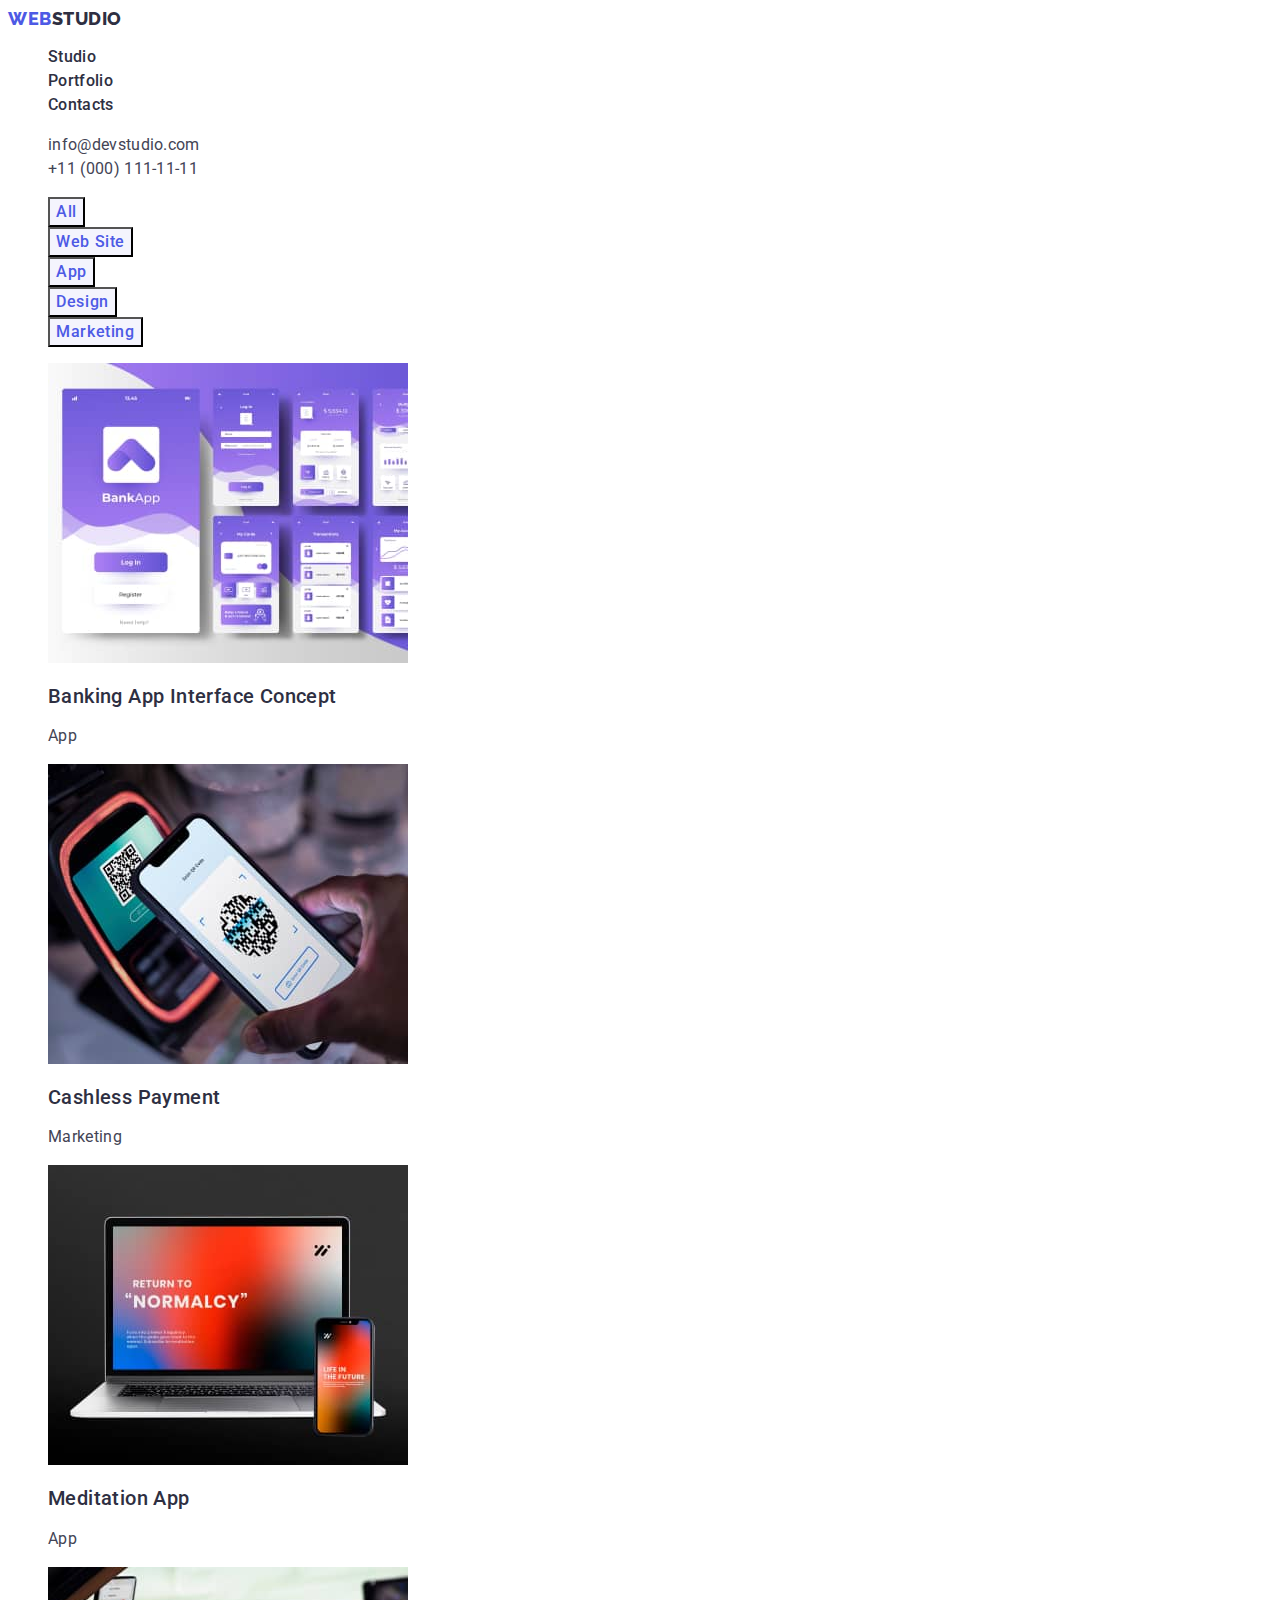
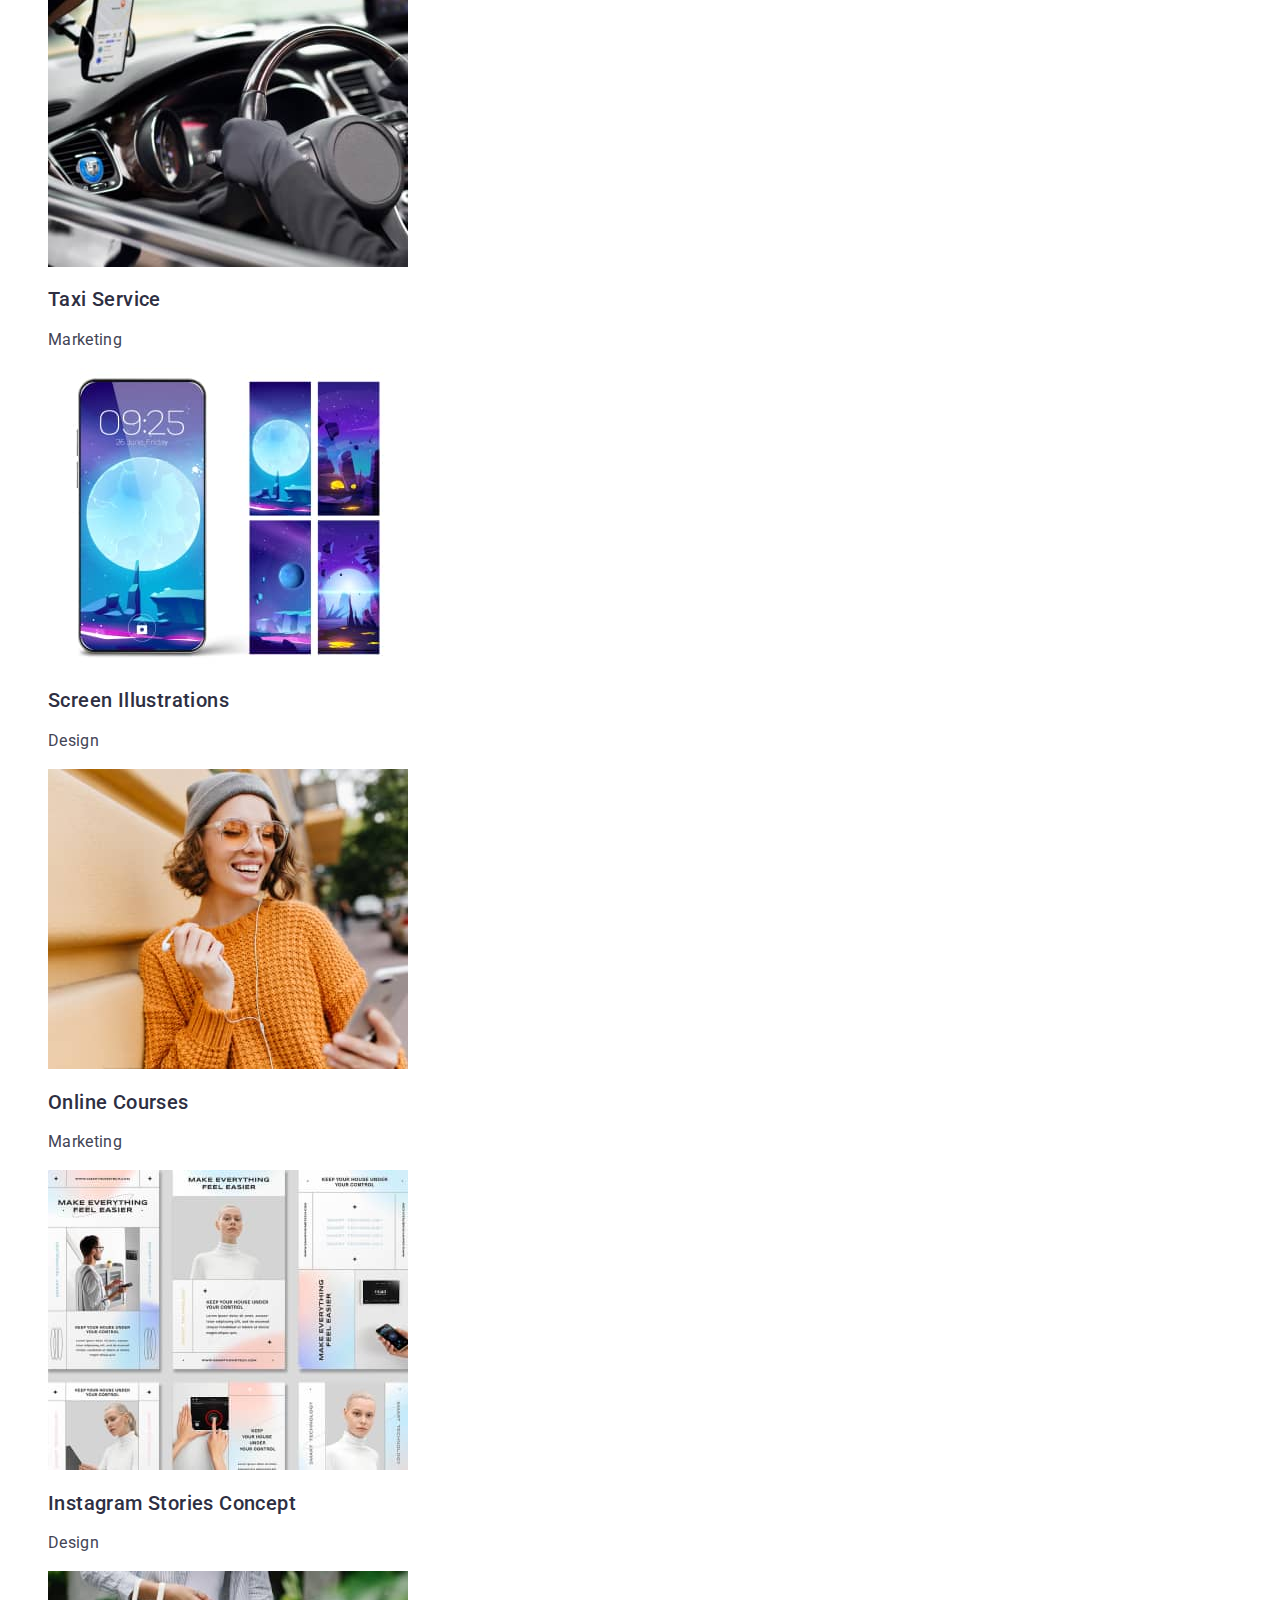
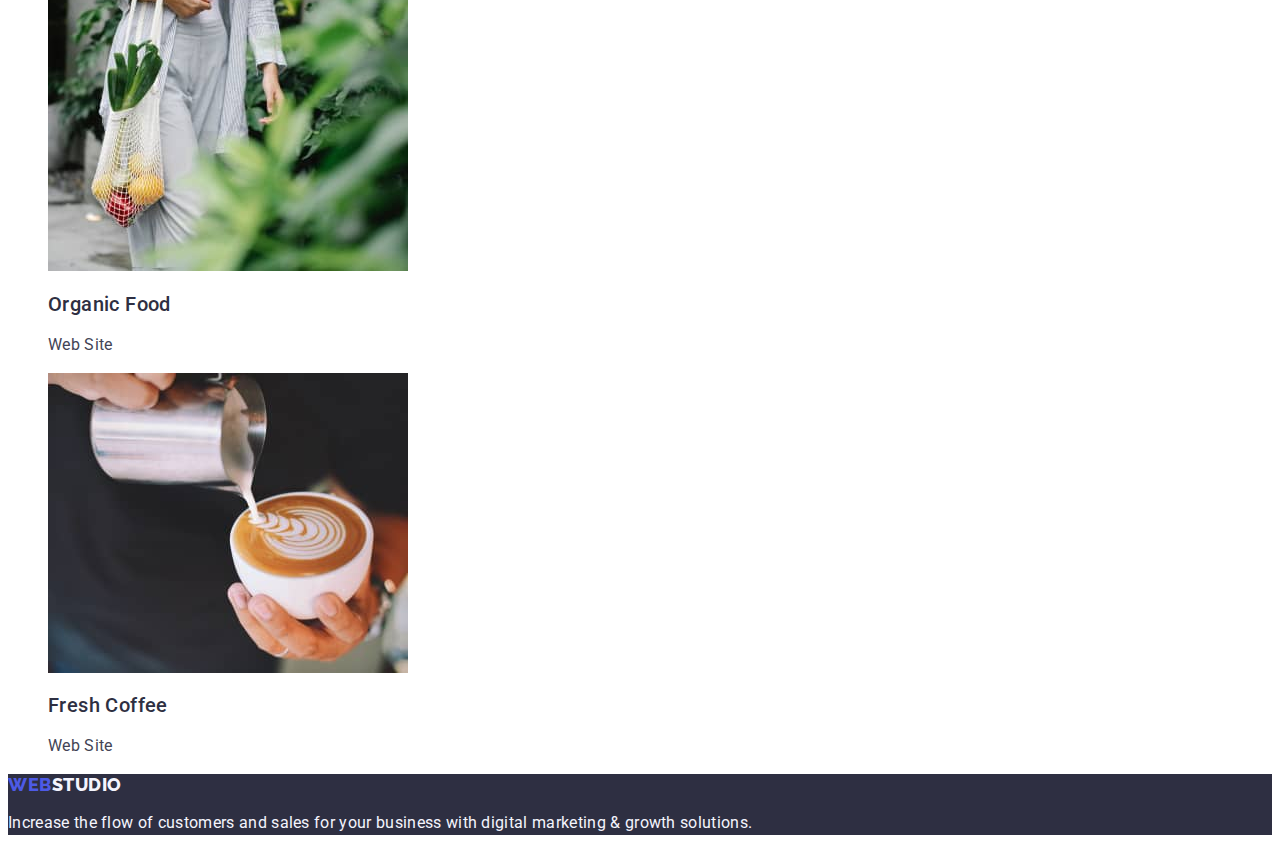
==== portfolio.html @ 08fda2e7 "Homework3" ====
<!DOCTYPE html>
<html lang="en">
  <head>
    <meta charset="UTF-8" />
    <meta name="viewport" content="width=device-width, initial-scale=1.0" />
    <link rel="stylesheet" href="./css/styles.css" />

    <link rel="preconnect" href="https://fonts.googleapis.com" />
    <link rel="preconnect" href="https://fonts.gstatic.com" crossorigin />
    <link
      href="https://fonts.googleapis.com/css2?family=Raleway:wght@800&family=Roboto:wght@400;500;700&display=swap"
      rel="stylesheet"
    />
    <title>WebStudio</title>
  </head>
  <body>
    <header>
      <nav>
        <a class="logo-header link" href="./index.html">
          Web<span class="span-logo">Studio</span></a
        >
        <ul class="list">
          <li><a class="pages link" href="./index.html">Studio</a></li>
          <li><a class="pages link" href="./portfolio.html">Portfolio</a></li>
          <li><a class="pages link" href="">Contacts</a></li>
        </ul>
      </nav>
      <address class="address">
        <ul class="list">
          <li>
            <a class="communicate link" href="mailto:info@devstudio.com"
              >info@devstudio.com</a
            >
          </li>
          <li>
            <a class="communicate link" href="tel:+110001111111"
              >+11 (000) 111-11-11</a
            >
          </li>
        </ul>
      </address>
    </header>
    <main>
      <section>
        <h1 hidden>Portfolio Page</h1>
        <ul class="list">
          <li><button type="button" class="portfolio-butt">All</button></li>
          <li>
            <button type="button" class="portfolio-butt">Web Site</button>
          </li>
          <li><button type="button" class="portfolio-butt">App</button></li>
          <li><button type="button" class="portfolio-butt">Design</button></li>
          <li>
            <button type="button" class="portfolio-butt">Marketing</button>
          </li>
        </ul>
        <ul class="list">
          <li>
            <a href="" class="link">
              <img
                src="./images/bankapp.jpg"
                alt="Banking App Interface Concept"
                width="360"
              />
              <h2 class="portfolio-title">Banking App Interface Concept</h2>
              <p class="portfolio-paragraph">App</p></a
            >
          </li>

          <li>
            <a href="" class="link">
              <img
                src="./images/cashlesspayment.jpg"
                alt="Cashless Payment"
                width="360"
              />
              <h2 class="portfolio-title">Cashless Payment</h2>
              <p class="portfolio-paragraph">Marketing</p></a
            >
          </li>

          <li>
            <a href="" class="link">
              <img
                src="./images/meditationapp.jpg"
                alt="Meditation App"
                width="360"
              />
              <h2 class="portfolio-title">Meditation App</h2>
              <p class="portfolio-paragraph">App</p></a
            >
          </li>

          <li>
            <a href="" class="link">
              <img
                src="./images/taxidriver.jpg"
                alt="Taxi Service"
                width="360"
              />
              <h2 class="portfolio-title">Taxi Service</h2>
              <p class="portfolio-paragraph">Marketing</p></a
            >
          </li>

          <li>
            <a href="" class="link">
              <img
                src="./images/screenillustration.jpg"
                alt="Screen Illustrations"
                width="360"
              />
              <h2 class="portfolio-title">Screen Illustrations</h2>
              <p class="portfolio-paragraph">Design</p></a
            >
          </li>

          <li>
            <a href="" class="link">
              <img
                src="./images/onlinecourses.jpg"
                alt="Online Courses"
                width="360"
              />
              <h2 class="portfolio-title">Online Courses</h2>
              <p class="portfolio-paragraph">Marketing</p></a
            >
          </li>

          <li>
            <a href="" class="link">
              <img
                src="./images/inststories.jpg"
                alt="Instagram Stories Concept"
                width="360"
              />
              <h2 class="portfolio-title">Instagram Stories Concept</h2>
              <p class="portfolio-paragraph">Design</p></a
            >
          </li>

          <li>
            <a href="" class="link">
              <img
                src="./images/organicfood.jpg"
                alt="Organic Food"
                width="360"
              />
              <h2 class="portfolio-title">Organic Food</h2>
              <p class="portfolio-paragraph">Web Site</p></a
            >
          </li>

          <li>
            <a href="" class="link">
              <img
                src="./images/freshcoffee.jpg"
                alt="Fresh Coffee"
                width="360"
              />
              <h2 class="portfolio-title">Fresh Coffee</h2>
              <p class="portfolio-paragraph">Web Site</p></a
            >
          </li>
        </ul>
      </section>
    </main>
    <footer class="foot-background">
      <a class="foot-logo link" href="./index.html"
        >Web<span class="foot-logo-studio">Studio</span></a
      >
      <p class="foot-paragraph">
        Increase the flow of customers and sales for your business with digital
        marketing & growth solutions.
      </p>
    </footer>
  </body>
</html>
---- css/styles.css ----
:root {
  --primary-white-color: #ffffff;
  --primary-blue-color: #4d5ae5;
  --primary-navyblue-color: #2e2f42;
  --primary-slate-color: #434455;
  --primary-cloud-color: #f4f4fd;
  --primary-ocean-color: #404bbf;
}

body {
  font-family: "Roboto", sans-serif;
  color: var(--primary-slate-color);
  background-color: var(--primary-white-color);
}

.logo-header {
  font-family: "Raleway", sans-serif;
  color: var(--primary-blue-color);
  font-weight: 800;
  font-size: 18px;
  line-height: 1.17;
  letter-spacing: 0.03em;
  text-transform: uppercase;
}
.span-logo {
  color: var(--primary-navyblue-color);
}

.address {
  font-style: normal;
}
.img {
}
.list {
  list-style: none;
}
.pages {
  font-weight: 500;
  font-size: 16px;
  line-height: 1.5;
  letter-spacing: 0.02em;
  color: var(--primary-navyblue-color);
}
.pages:hover,
.pages:focus {
  color: var(--primary-ocean-color);
}
.address .list {
  font-style: normal;
}

.communicate {
  font-size: 16px;
  line-height: 1.5;
  letter-spacing: 0.02em;
  color: var(--primary-slate-color);
}
.communicate:hover,
.communicate:focus {
  color: var(--primary-ocean-color);
}
.link {
  text-decoration: none;
}
.main-title {
  background-color: var(--primary-navyblue-color);
}
.title {
  font-size: 56px;
  line-height: 1.07;
  text-align: center;
  letter-spacing: 0.02em;
  color: var(--primary-white-color);
}
.button {
  background-color: var(--primary-blue-color);
  font-family: "Roboto", sans-serif;
  font-weight: 500;
  font-size: 16px;
  line-height: 1.5;
  letter-spacing: 0.04em;
  color: var(--primary-white-color);
  cursor: pointer;
}
.button:hover,
.button:focus {
  background-color: var(--primary-ocean-color);
}
.title-features {
  font-weight: 500;
  font-size: 20px;
  line-height: 1.2;
  letter-spacing: 0.02em;
  color: var(--primary-navyblue-color);
}
.paragraph {
  line-height: 1.5;
  letter-spacing: 0.02em;
  color: var(--primary-slate-color);
}
.title-about {
  font-size: 36px;
  line-height: 1.11;
  text-align: center;
  letter-spacing: 0.02em;
  text-transform: capitalize;
  color: var(--primary-navyblue-color);
}
.team-section {
  background-color: var(--primary-cloud-color);
}

.name-list {
  font-weight: 500;
  font-size: 20px;
  line-height: 1.2;
  letter-spacing: 0.02em;
  color: var(--primary-navyblue-color);
}
.our-team-background {
  background-color: var(--primary-white-color);
}
.team-activity {
  line-height: 1.5;
  letter-spacing: 0.02em;
  color: var(--primary-slate-color);
}
.foot-background {
  background-color: var(--primary-navyblue-color);
}
.foot-logo {
  font-family: "Raleway", sans-serif;
  color: var(--primary-blue-color);
  font-weight: 800;
  font-size: 18px;
  line-height: 1.17;
  letter-spacing: 0.03em;
  text-transform: uppercase;
}
.foot-logo-studio {
  color: var(--primary-cloud-color);
}
.foot-paragraph {
  line-height: 1.5;
  letter-spacing: 0.02em;
  color: var(--primary-cloud-color);
}
.portfolio-butt {
  font-family: "Roboto", sans-serif;
  font-weight: 500;
  font-size: 16px;
  line-height: 1.5;
  letter-spacing: 0.04em;
  color: var(--primary-blue-color);
  cursor: pointer;
  background-color: var(--primary-cloud-color);
}
.portfolio-butt:hover,
.portfolio-butt:focus {
  color: var(--primary-white-color);
  background-color: var(--primary-ocean-color);
}
.portfolio-title {
  font-weight: 500;
  font-size: 20px;
  line-height: 1.2;
  letter-spacing: 0.02em;
  color: var(--primary-navyblue-color);
}
.portfolio-paragraph {
  line-height: 1.5;
  letter-spacing: 0.02em;
  color: var(--primary-slate-color);
}
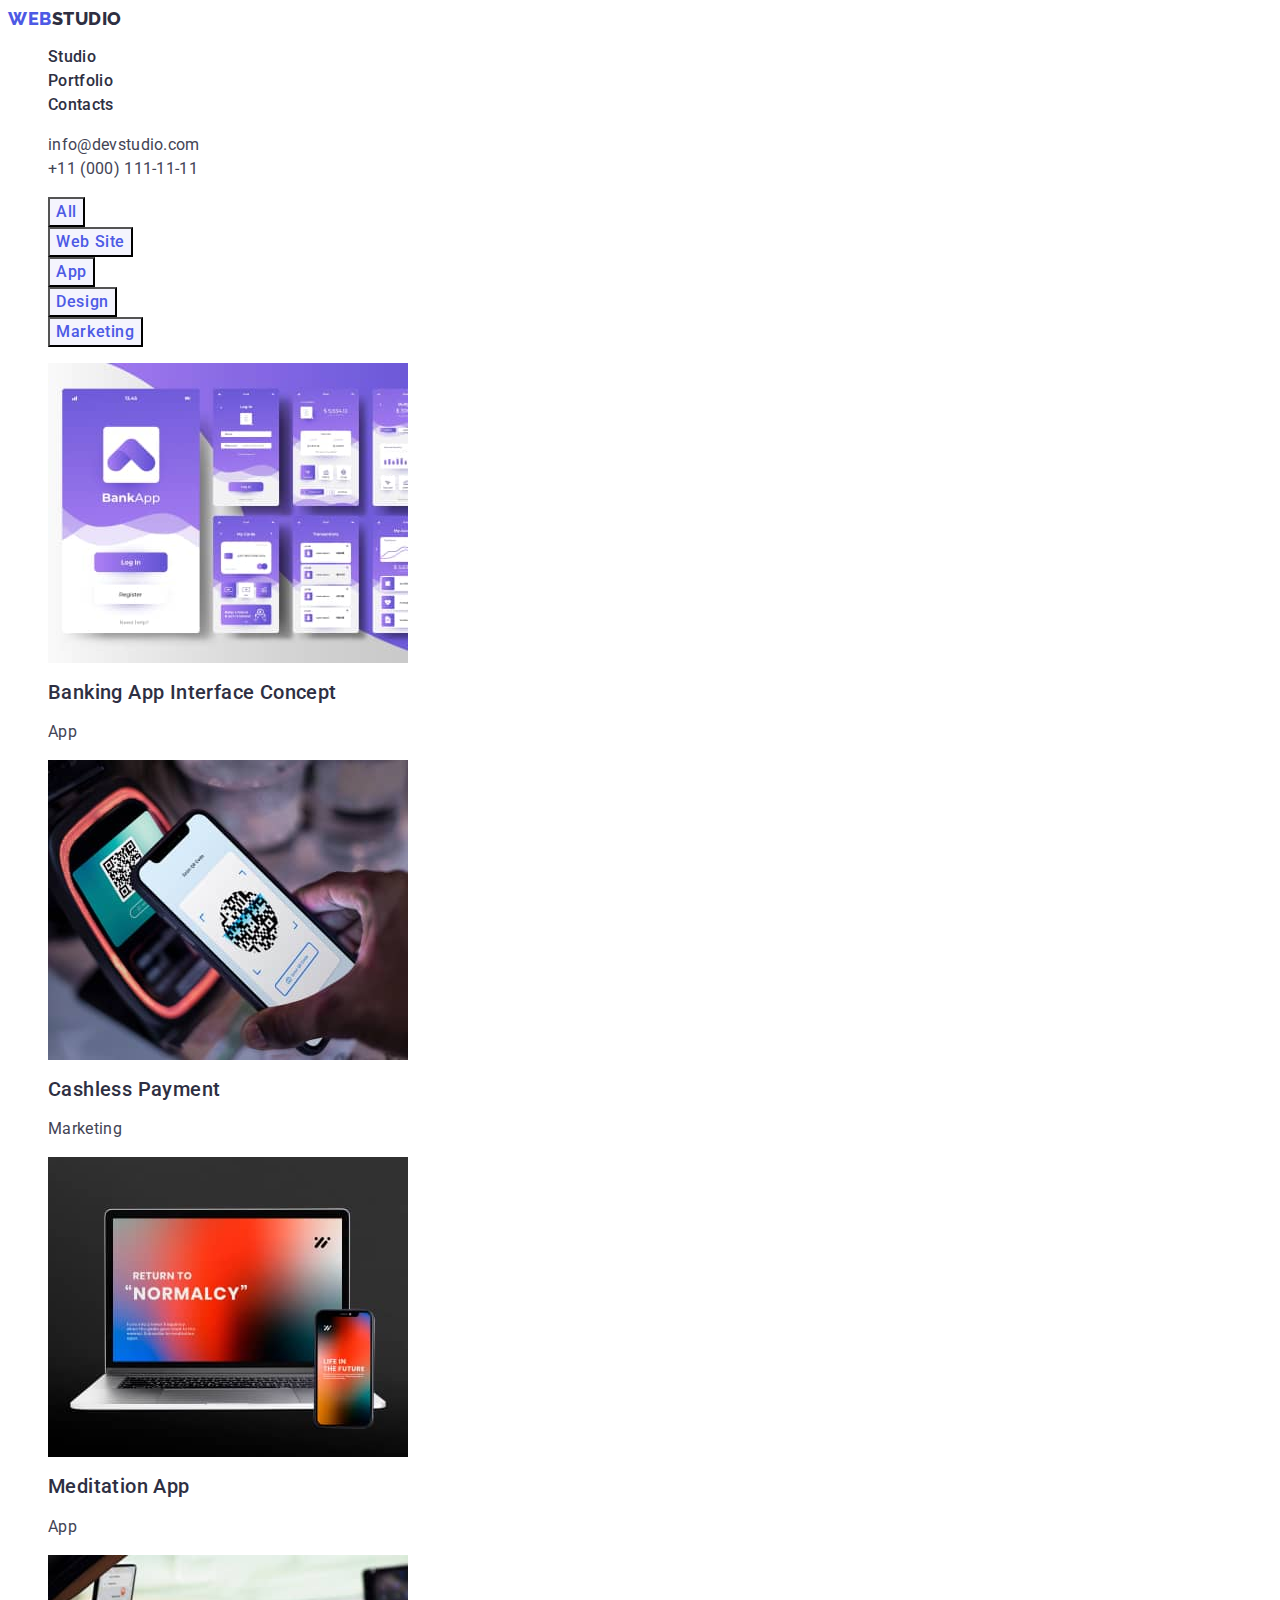
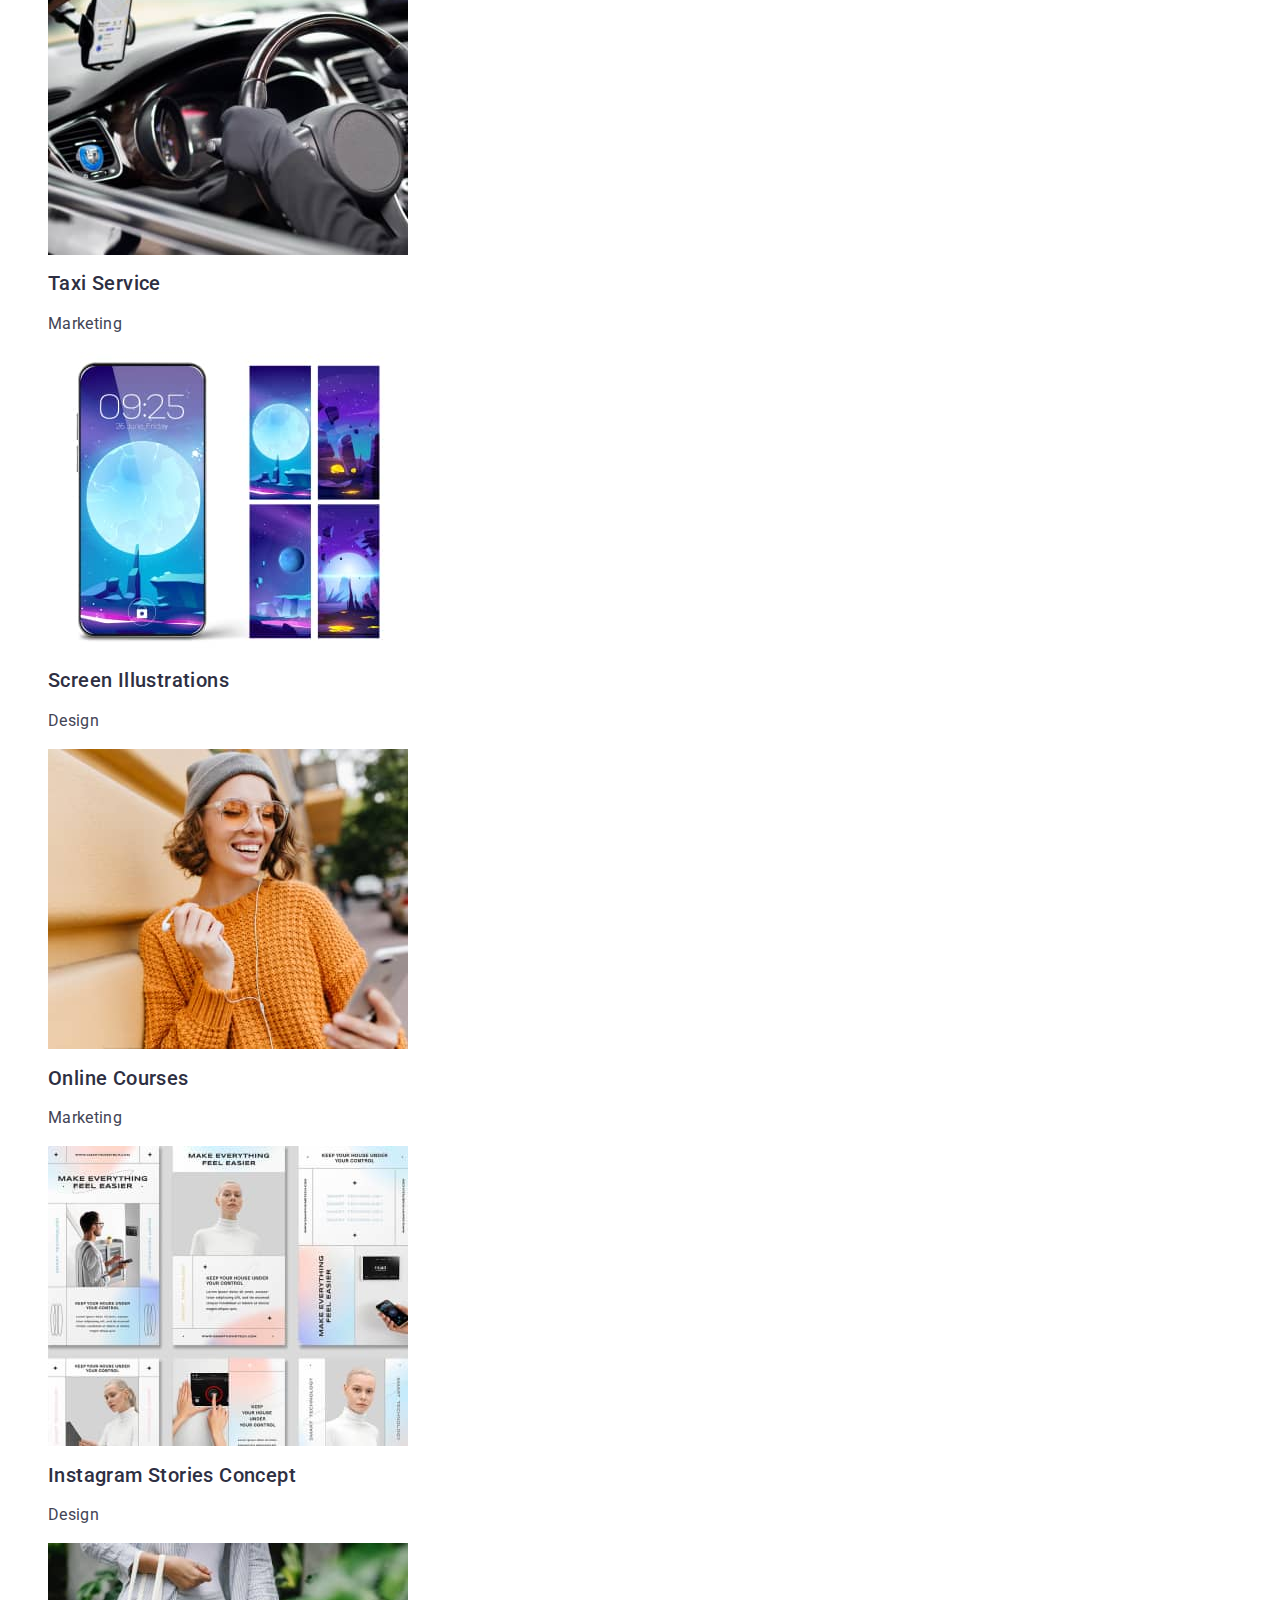
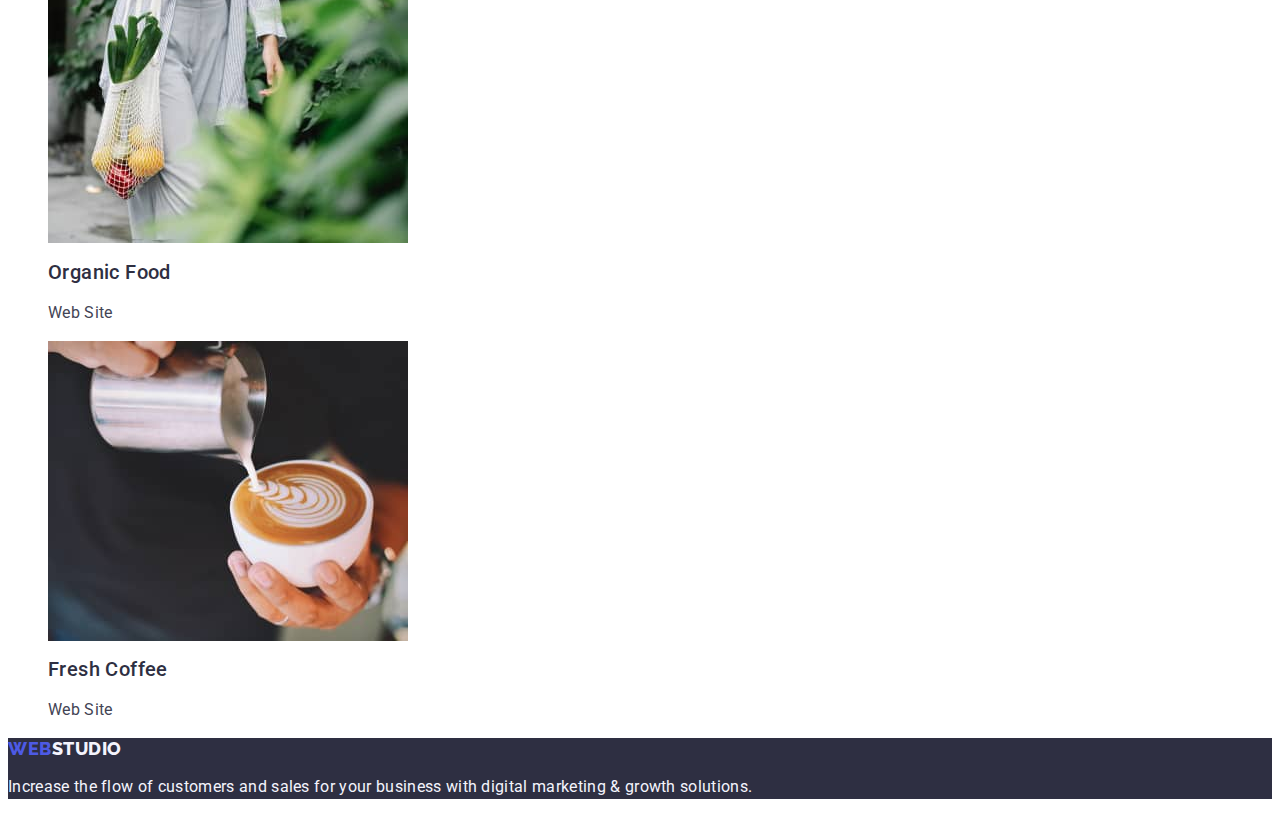
==== commit 8c0e17e3: "Homework 3" ====
--- a/portfolio.html
+++ b/portfolio.html
@@ -4,7 +4,7 @@
     <meta charset="UTF-8" />
     <meta name="viewport" content="width=device-width, initial-scale=1.0" />
     <link rel="stylesheet" href="./css/styles.css" />
-
+    <link rel="stylesheet" href="modern-normalize.min.css" />
     <link rel="preconnect" href="https://fonts.googleapis.com" />
     <link rel="preconnect" href="https://fonts.gstatic.com" crossorigin />
     <link
--- a/css/styles.css
+++ b/css/styles.css
@@ -172,3 +172,6 @@
   letter-spacing: 0.02em;
   color: var(--primary-slate-color);
 }
+img {
+  display: block;
+}
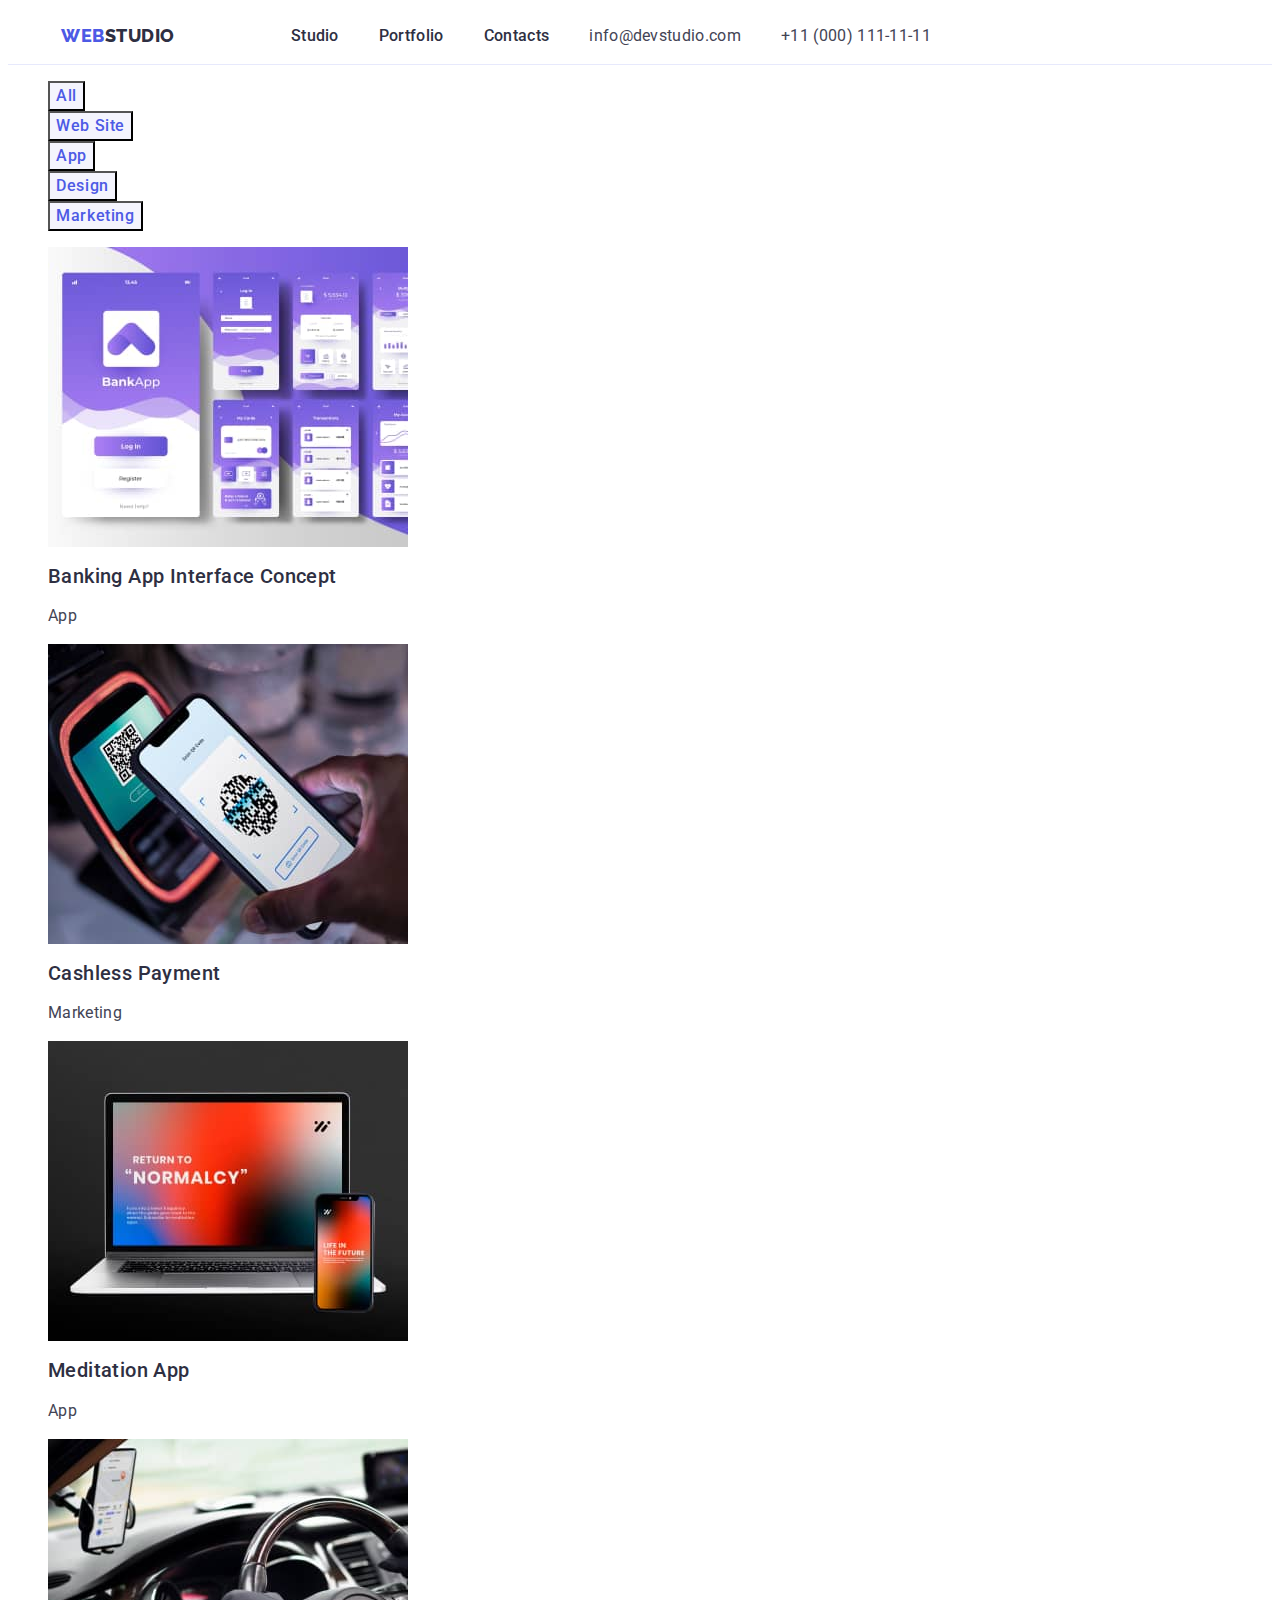
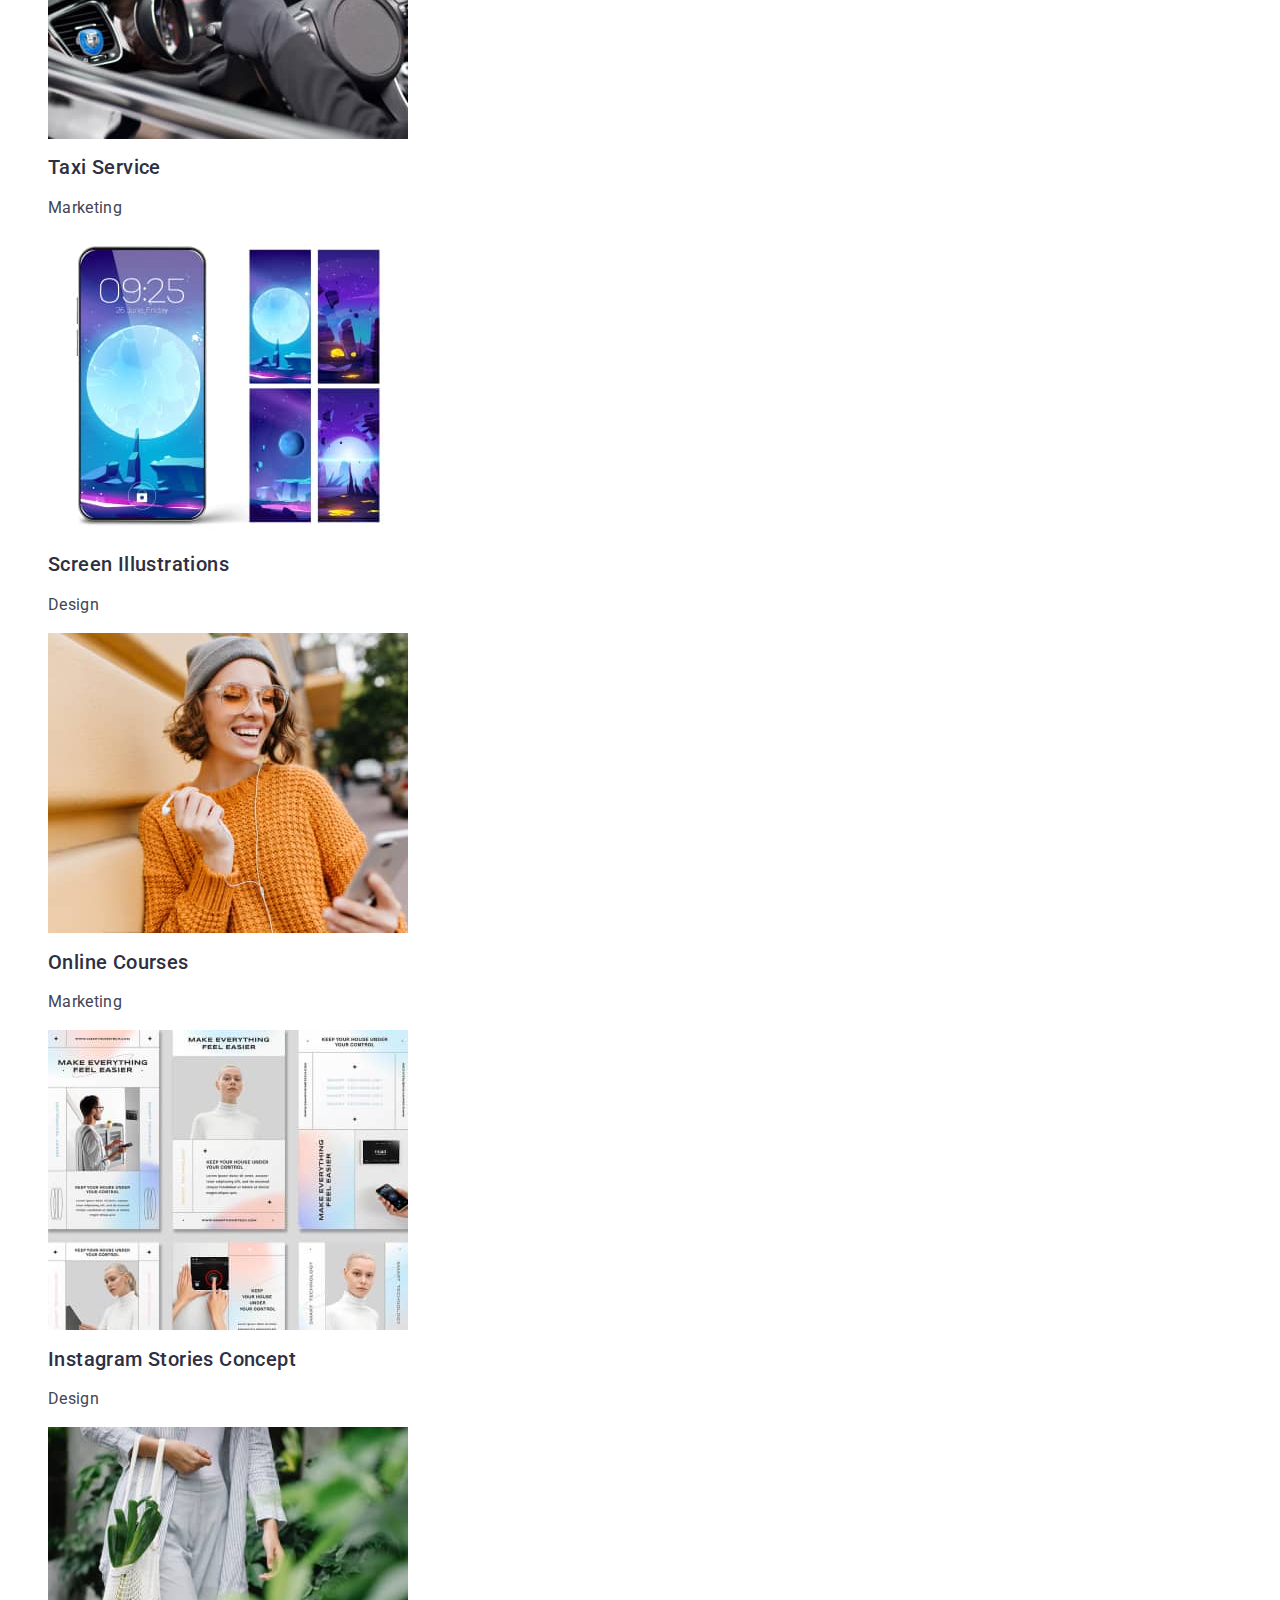
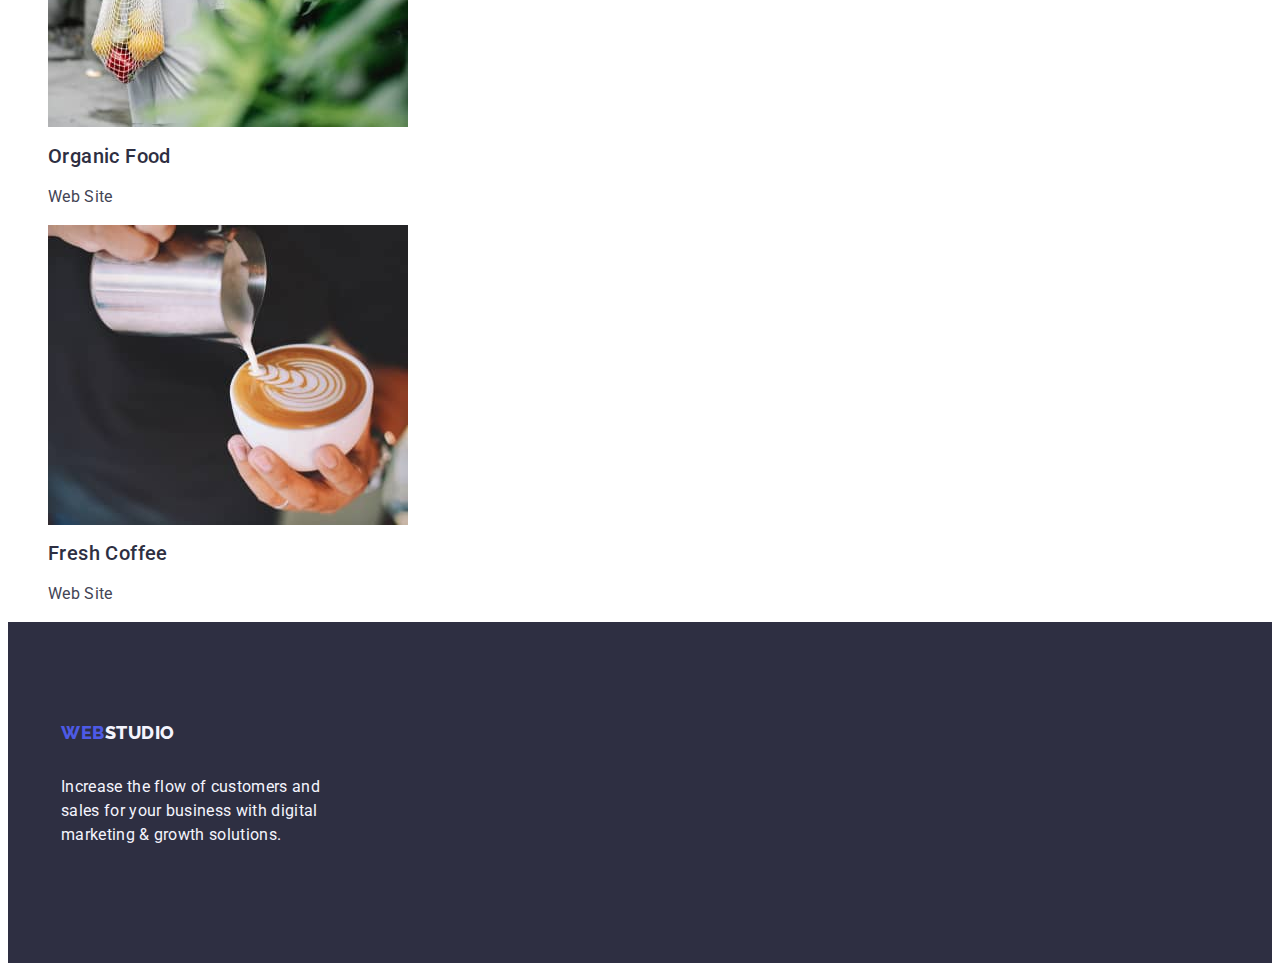
==== commit b143645a: "Homework 3" ====
--- a/portfolio.html
+++ b/portfolio.html
@@ -14,31 +14,33 @@
     <title>WebStudio</title>
   </head>
   <body>
-    <header>
-      <nav>
-        <a class="logo-header link" href="./index.html">
-          Web<span class="span-logo">Studio</span></a
-        >
-        <ul class="list">
-          <li><a class="pages link" href="./index.html">Studio</a></li>
-          <li><a class="pages link" href="./portfolio.html">Portfolio</a></li>
-          <li><a class="pages link" href="">Contacts</a></li>
-        </ul>
-      </nav>
-      <address class="address">
-        <ul class="list">
-          <li>
-            <a class="communicate link" href="mailto:info@devstudio.com"
-              >info@devstudio.com</a
-            >
-          </li>
-          <li>
-            <a class="communicate link" href="tel:+110001111111"
-              >+11 (000) 111-11-11</a
-            >
-          </li>
-        </ul>
-      </address>
+    <header class="top-head">
+      <div class="header-container container">
+        <nav class="header-navigation">
+          <a class="logo-header link" href="./index.html">
+            Web<span class="span-logo">Studio</span></a
+          >
+          <ul class="header-menu list">
+            <li><a class="pages link" href="./index.html">Studio</a></li>
+            <li><a class="pages link" href="./portfolio.html">Portfolio</a></li>
+            <li><a class="pages link" href="">Contacts</a></li>
+          </ul>
+        </nav>
+        <address class="address">
+          <ul class="header-list list">
+            <li>
+              <a class="communicate link" href="mailto:info@devstudio.com"
+                >info@devstudio.com</a
+              >
+            </li>
+            <li>
+              <a class="communicate link" href="tel:+110001111111"
+                >+11 (000) 111-11-11</a
+              >
+            </li>
+          </ul>
+        </address>
+      </div>
     </header>
     <main>
       <section>
@@ -166,13 +168,15 @@
       </section>
     </main>
     <footer class="foot-background">
-      <a class="foot-logo link" href="./index.html"
-        >Web<span class="foot-logo-studio">Studio</span></a
-      >
-      <p class="foot-paragraph">
-        Increase the flow of customers and sales for your business with digital
-        marketing & growth solutions.
-      </p>
+      <div class="container">
+        <a class="foot-logo link" href="./index.html"
+          >Web<span class="foot-logo-studio">Studio</span></a
+        >
+        <p class="foot-paragraph">
+          Increase the flow of customers and sales for your business with
+          digital marketing & growth solutions.
+        </p>
+      </div>
     </footer>
   </body>
 </html>
--- a/css/styles.css
+++ b/css/styles.css
@@ -12,7 +12,25 @@
   color: var(--primary-slate-color);
   background-color: var(--primary-white-color);
 }
-
+.top-head {
+  border-bottom: 1px solid #e7e9fc;
+}
+.header-container {
+  display: flex;
+}
+.container {
+  width: 1158px;
+  margin: 0 auto;
+  padding: 0 15px 0 15px;
+}
+.header-navigation {
+  display: flex;
+  align-items: center;
+}
+.header-menu {
+  display: flex;
+  gap: 40px;
+}
 .logo-header {
   font-family: "Raleway", sans-serif;
   color: var(--primary-blue-color);
@@ -21,15 +39,20 @@
   line-height: 1.17;
   letter-spacing: 0.03em;
   text-transform: uppercase;
+  margin-right: 76px;
 }
 .span-logo {
   color: var(--primary-navyblue-color);
 }
-
+.header-list {
+  display: flex;
+  gap: 40px;
+}
 .address {
   font-style: normal;
 }
-.img {
+img {
+  display: block;
 }
 .list {
   list-style: none;
@@ -40,6 +63,8 @@
   line-height: 1.5;
   letter-spacing: 0.02em;
   color: var(--primary-navyblue-color);
+  padding-top: 24px;
+  padding-bottom: 24px;
 }
 .pages:hover,
 .pages:focus {
@@ -64,6 +89,10 @@
 }
 .main-title {
   background-color: var(--primary-navyblue-color);
+  padding: 188px 0;
+}
+.solutions-logo {
+  max-width: 496px;
 }
 .title {
   font-size: 56px;
@@ -81,6 +110,11 @@
   letter-spacing: 0.04em;
   color: var(--primary-white-color);
   cursor: pointer;
+  display: block;
+  min-width: 169px;
+  height: 56px;
+  border: none;
+  border-radius: 4px;
 }
 .button:hover,
 .button:focus {
@@ -92,6 +126,7 @@
   line-height: 1.2;
   letter-spacing: 0.02em;
   color: var(--primary-navyblue-color);
+  margin-bottom: 8px;
 }
 .paragraph {
   line-height: 1.5;
@@ -105,9 +140,11 @@
   letter-spacing: 0.02em;
   text-transform: capitalize;
   color: var(--primary-navyblue-color);
+  margin-bottom: 72px;
 }
 .team-section {
   background-color: var(--primary-cloud-color);
+  padding: 120px;
 }
 
 .name-list {
@@ -116,6 +153,8 @@
   line-height: 1.2;
   letter-spacing: 0.02em;
   color: var(--primary-navyblue-color);
+  text-align: center;
+  margin-bottom: 8px;
 }
 .our-team-background {
   background-color: var(--primary-white-color);
@@ -124,9 +163,11 @@
   line-height: 1.5;
   letter-spacing: 0.02em;
   color: var(--primary-slate-color);
+  text-align: center;
 }
 .foot-background {
   background-color: var(--primary-navyblue-color);
+  padding: 100px 0;
 }
 .foot-logo {
   font-family: "Raleway", sans-serif;
@@ -136,6 +177,8 @@
   line-height: 1.17;
   letter-spacing: 0.03em;
   text-transform: uppercase;
+  display: inline-block;
+  margin-bottom: 16px;
 }
 .foot-logo-studio {
   color: var(--primary-cloud-color);
@@ -144,6 +187,7 @@
   line-height: 1.5;
   letter-spacing: 0.02em;
   color: var(--primary-cloud-color);
+  max-width: 264px;
 }
 .portfolio-butt {
   font-family: "Roboto", sans-serif;
@@ -172,6 +216,26 @@
   letter-spacing: 0.02em;
   color: var(--primary-slate-color);
 }
-img {
-  display: block;
-}
+.main-about {
+  padding: 120px 0;
+}
+.list-about {
+  display: flex;
+  gap: 24px;
+}
+.li-about {
+  width: calc((100%-72px) / 4);
+}
+.main-doing {
+  padding-bottom: 120px;
+}
+.li-photo {
+  width: calc((100%-48px) / 3);
+}
+.li-people {
+  width: calc((100%-72px) / 4);
+  border-radius: 0px 0px 4px 4px;
+}
+.personal-name {
+  padding: 32px 16px;
+}
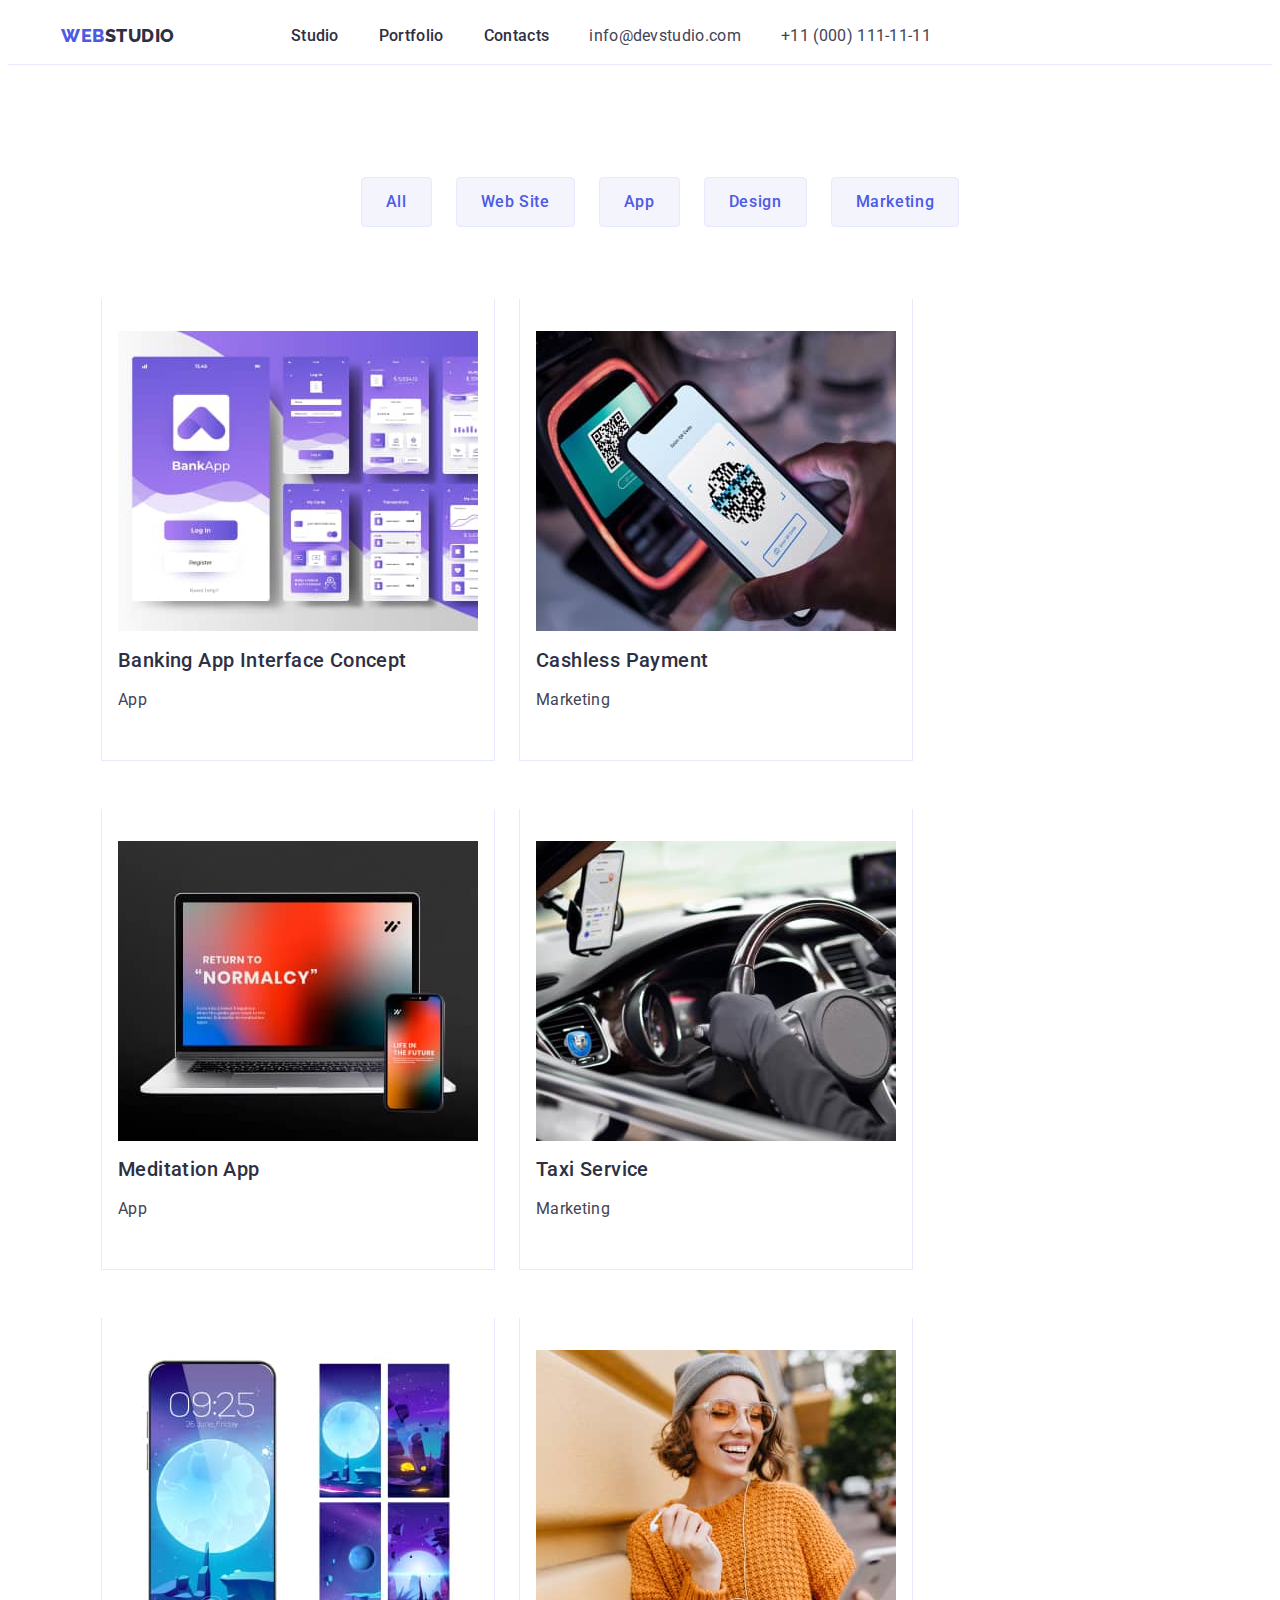
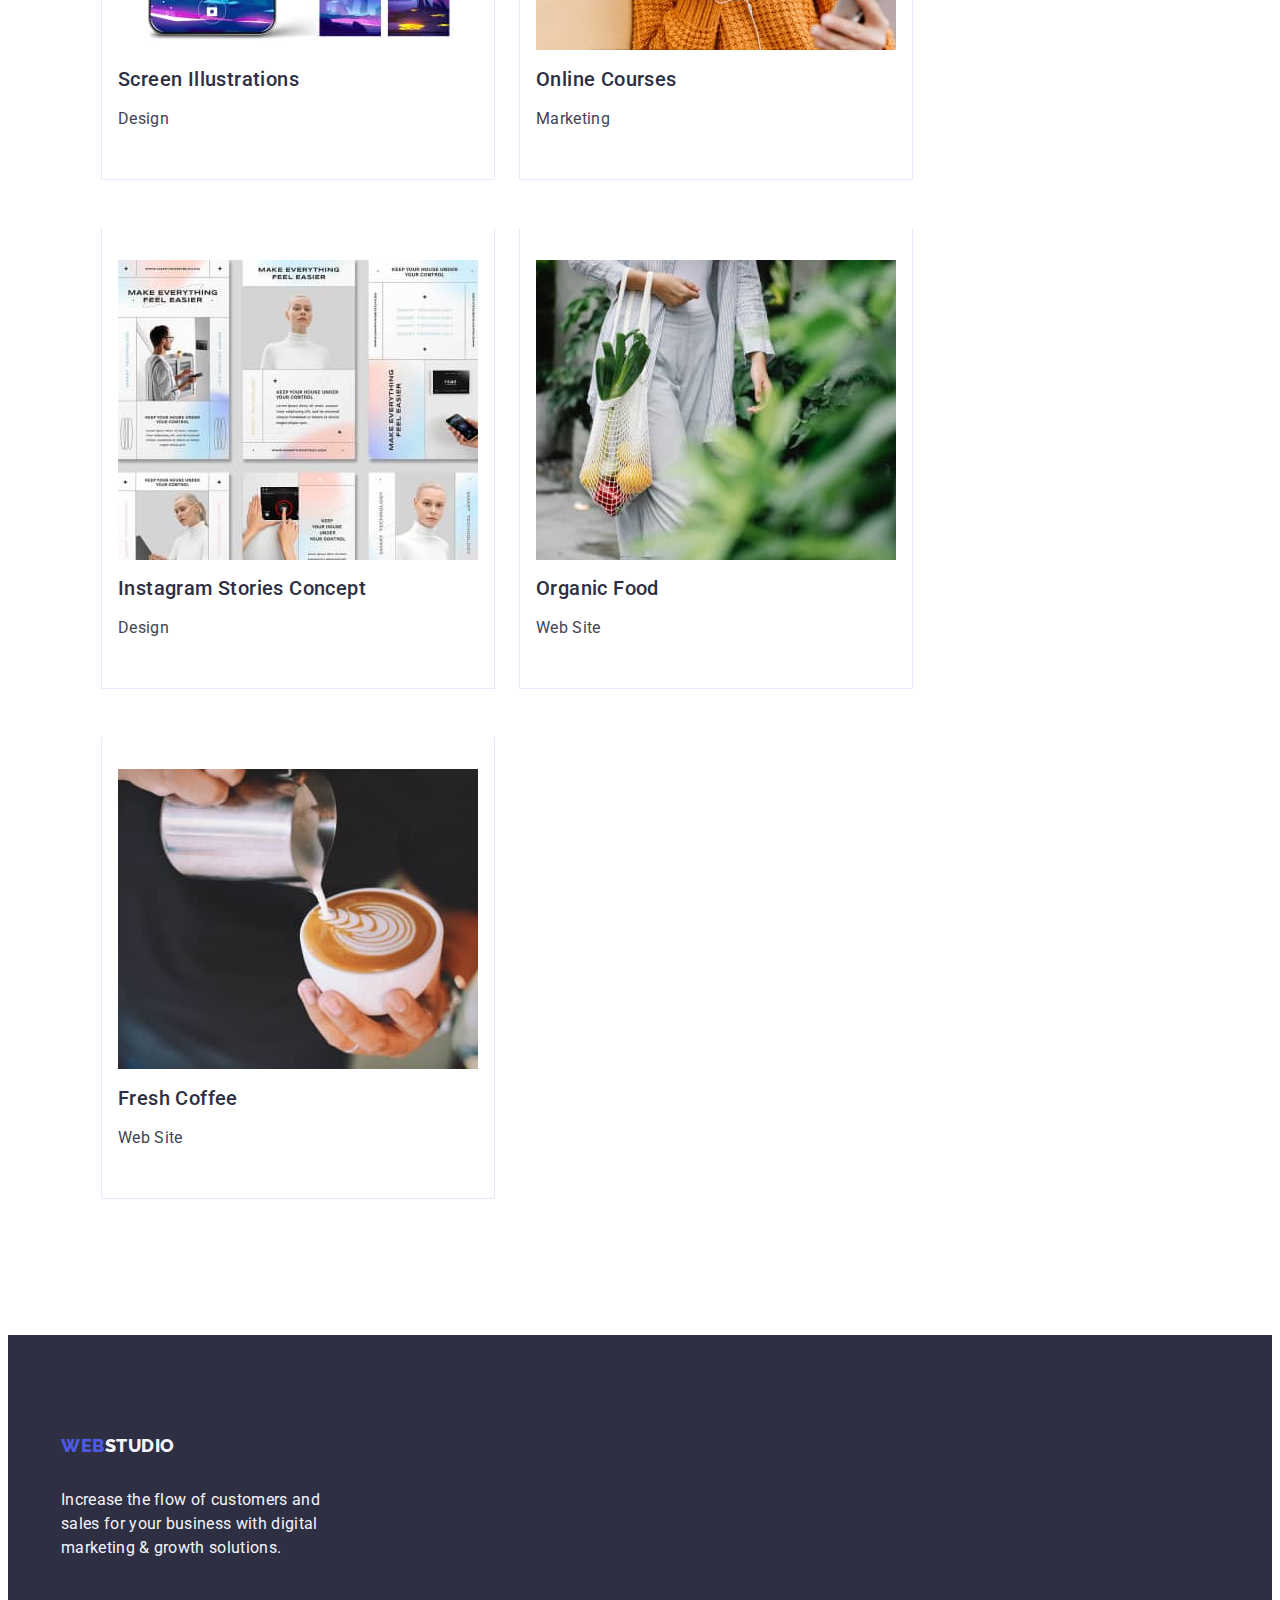
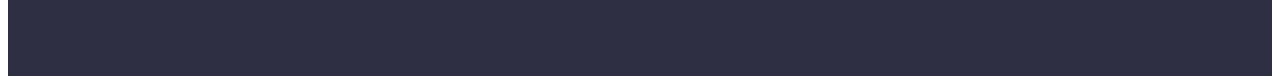
==== commit b204108e: "Homework 3" ====
--- a/portfolio.html
+++ b/portfolio.html
@@ -43,128 +43,150 @@
       </div>
     </header>
     <main>
-      <section>
-        <h1 hidden>Portfolio Page</h1>
-        <ul class="list">
-          <li><button type="button" class="portfolio-butt">All</button></li>
-          <li>
-            <button type="button" class="portfolio-butt">Web Site</button>
-          </li>
-          <li><button type="button" class="portfolio-butt">App</button></li>
-          <li><button type="button" class="portfolio-butt">Design</button></li>
-          <li>
-            <button type="button" class="portfolio-butt">Marketing</button>
-          </li>
-        </ul>
-        <ul class="list">
-          <li>
-            <a href="" class="link">
-              <img
-                src="./images/bankapp.jpg"
-                alt="Banking App Interface Concept"
-                width="360"
-              />
-              <h2 class="portfolio-title">Banking App Interface Concept</h2>
-              <p class="portfolio-paragraph">App</p></a
-            >
-          </li>
-
-          <li>
-            <a href="" class="link">
-              <img
-                src="./images/cashlesspayment.jpg"
-                alt="Cashless Payment"
-                width="360"
-              />
-              <h2 class="portfolio-title">Cashless Payment</h2>
-              <p class="portfolio-paragraph">Marketing</p></a
-            >
-          </li>
-
-          <li>
-            <a href="" class="link">
-              <img
-                src="./images/meditationapp.jpg"
-                alt="Meditation App"
-                width="360"
-              />
-              <h2 class="portfolio-title">Meditation App</h2>
-              <p class="portfolio-paragraph">App</p></a
-            >
-          </li>
-
-          <li>
-            <a href="" class="link">
-              <img
-                src="./images/taxidriver.jpg"
-                alt="Taxi Service"
-                width="360"
-              />
-              <h2 class="portfolio-title">Taxi Service</h2>
-              <p class="portfolio-paragraph">Marketing</p></a
-            >
-          </li>
-
-          <li>
-            <a href="" class="link">
-              <img
-                src="./images/screenillustration.jpg"
-                alt="Screen Illustrations"
-                width="360"
-              />
-              <h2 class="portfolio-title">Screen Illustrations</h2>
-              <p class="portfolio-paragraph">Design</p></a
-            >
-          </li>
-
-          <li>
-            <a href="" class="link">
-              <img
-                src="./images/onlinecourses.jpg"
-                alt="Online Courses"
-                width="360"
-              />
-              <h2 class="portfolio-title">Online Courses</h2>
-              <p class="portfolio-paragraph">Marketing</p></a
-            >
-          </li>
-
-          <li>
-            <a href="" class="link">
-              <img
-                src="./images/inststories.jpg"
-                alt="Instagram Stories Concept"
-                width="360"
-              />
-              <h2 class="portfolio-title">Instagram Stories Concept</h2>
-              <p class="portfolio-paragraph">Design</p></a
-            >
-          </li>
-
-          <li>
-            <a href="" class="link">
-              <img
-                src="./images/organicfood.jpg"
-                alt="Organic Food"
-                width="360"
-              />
-              <h2 class="portfolio-title">Organic Food</h2>
-              <p class="portfolio-paragraph">Web Site</p></a
-            >
-          </li>
-
-          <li>
-            <a href="" class="link">
-              <img
-                src="./images/freshcoffee.jpg"
-                alt="Fresh Coffee"
-                width="360"
-              />
-              <h2 class="portfolio-title">Fresh Coffee</h2>
-              <p class="portfolio-paragraph">Web Site</p></a
-            >
-          </li>
-        </ul>
+      <section class="portfolio-main">
+        <div class="container">
+          <h1 hidden>Portfolio Page</h1>
+          <ul class="portfolio-list-butt list">
+            <li><button type="button" class="portfolio-butt">All</button></li>
+            <li>
+              <button type="button" class="portfolio-butt">Web Site</button>
+            </li>
+            <li><button type="button" class="portfolio-butt">App</button></li>
+            <li>
+              <button type="button" class="portfolio-butt">Design</button>
+            </li>
+            <li>
+              <button type="button" class="portfolio-butt">Marketing</button>
+            </li>
+          </ul>
+          <ul class="portfolio-list list">
+            <li class="work-list">
+              <div class="portfolio-photo">
+                <a href="" class="link">
+                  <img
+                    src="./images/bankapp.jpg"
+                    alt="Banking App Interface Concept"
+                    width="360"
+                  />
+                  <h2 class="portfolio-title">Banking App Interface Concept</h2>
+                  <p class="portfolio-paragraph">App</p></a
+                >
+              </div>
+            </li>
+
+            <li class="work-list">
+              <div class="portfolio-photo">
+                <a href="" class="link">
+                  <img
+                    src="./images/cashlesspayment.jpg"
+                    alt="Cashless Payment"
+                    width="360"
+                  />
+                  <h2 class="portfolio-title">Cashless Payment</h2>
+                  <p class="portfolio-paragraph">Marketing</p></a
+                >
+              </div>
+            </li>
+
+            <li class="work-list">
+              <div class="portfolio-photo">
+                <a href="" class="link">
+                  <img
+                    src="./images/meditationapp.jpg"
+                    alt="Meditation App"
+                    width="360"
+                  />
+                  <h2 class="portfolio-title">Meditation App</h2>
+                  <p class="portfolio-paragraph">App</p></a
+                >
+              </div>
+            </li>
+
+            <li class="work-list">
+              <div class="portfolio-photo">
+                <a href="" class="link">
+                  <img
+                    src="./images/taxidriver.jpg"
+                    alt="Taxi Service"
+                    width="360"
+                  />
+                  <h2 class="portfolio-title">Taxi Service</h2>
+                  <p class="portfolio-paragraph">Marketing</p></a
+                >
+              </div>
+            </li>
+
+            <li class="work-list">
+              <div class="portfolio-photo">
+                <a href="" class="link">
+                  <img
+                    src="./images/screenillustration.jpg"
+                    alt="Screen Illustrations"
+                    width="360"
+                  />
+                  <h2 class="portfolio-title">Screen Illustrations</h2>
+                  <p class="portfolio-paragraph">Design</p></a
+                >
+              </div>
+            </li>
+
+            <li class="work-list">
+              <div class="portfolio-photo">
+                <a href="" class="link">
+                  <img
+                    src="./images/onlinecourses.jpg"
+                    alt="Online Courses"
+                    width="360"
+                  />
+                  <h2 class="portfolio-title">Online Courses</h2>
+                  <p class="portfolio-paragraph">Marketing</p></a
+                >
+              </div>
+            </li>
+
+            <li class="work-list">
+              <div class="portfolio-photo">
+                <a href="" class="link">
+                  <img
+                    src="./images/inststories.jpg"
+                    alt="Instagram Stories Concept"
+                    width="360"
+                  />
+                  <h2 class="portfolio-title">Instagram Stories Concept</h2>
+                  <p class="portfolio-paragraph">Design</p></a
+                >
+              </div>
+            </li>
+
+            <li class="work-list">
+              <div class="portfolio-photo">
+                <a href="" class="link">
+                  <img
+                    src="./images/organicfood.jpg"
+                    alt="Organic Food"
+                    width="360"
+                  />
+                  <h2 class="portfolio-title">Organic Food</h2>
+                  <p class="portfolio-paragraph">Web Site</p></a
+                >
+              </div>
+            </li>
+
+            <li class="work-list">
+              <div class="portfolio-photo">
+                <a href="" class="link">
+                  <img
+                    src="./images/freshcoffee.jpg"
+                    alt="Fresh Coffee"
+                    width="360"
+                  />
+                  <h2 class="portfolio-title">Fresh Coffee</h2>
+                  <p class="portfolio-paragraph">Web Site</p></a
+                >
+              </div>
+            </li>
+          </ul>
+        </div>
       </section>
     </main>
     <footer class="foot-background">
--- a/css/styles.css
+++ b/css/styles.css
@@ -5,6 +5,7 @@
   --primary-slate-color: #434455;
   --primary-cloud-color: #f4f4fd;
   --primary-ocean-color: #404bbf;
+  --primary-cornflower-color: #e7e9fc;
 }
 
 body {
@@ -198,9 +199,13 @@
   color: var(--primary-blue-color);
   cursor: pointer;
   background-color: var(--primary-cloud-color);
+  padding: 12px 24px;
+  border: 1px solid var(--primary-cornflower-color);
+  border-radius: 4px;
 }
 .portfolio-butt:hover,
 .portfolio-butt:focus {
+  border: 1px solid transparent;
   color: var(--primary-white-color);
   background-color: var(--primary-ocean-color);
 }
@@ -210,6 +215,7 @@
   line-height: 1.2;
   letter-spacing: 0.02em;
   color: var(--primary-navyblue-color);
+  margin-bottom: 8px;
 }
 .portfolio-paragraph {
   line-height: 1.5;
@@ -239,3 +245,27 @@
 .personal-name {
   padding: 32px 16px;
 }
+.portfolio-main {
+  padding-top: 96px;
+  padding-bottom: 120px;
+}
+.portfolio-list-butt {
+  display: flex;
+  justify-content: center;
+  gap: 24px;
+  margin-bottom: 72px;
+}
+.portfolio-list {
+  display: flex;
+  flex-wrap: wrap;
+  column-gap: 24px;
+  row-gap: 48px;
+}
+.work-list {
+  width: calc((100%-48px) / 3);
+}
+.portfolio-photo {
+  padding: 32px 16px;
+  border: 1px solid var(--primary-cornflower-color);
+  border-top: none;
+}
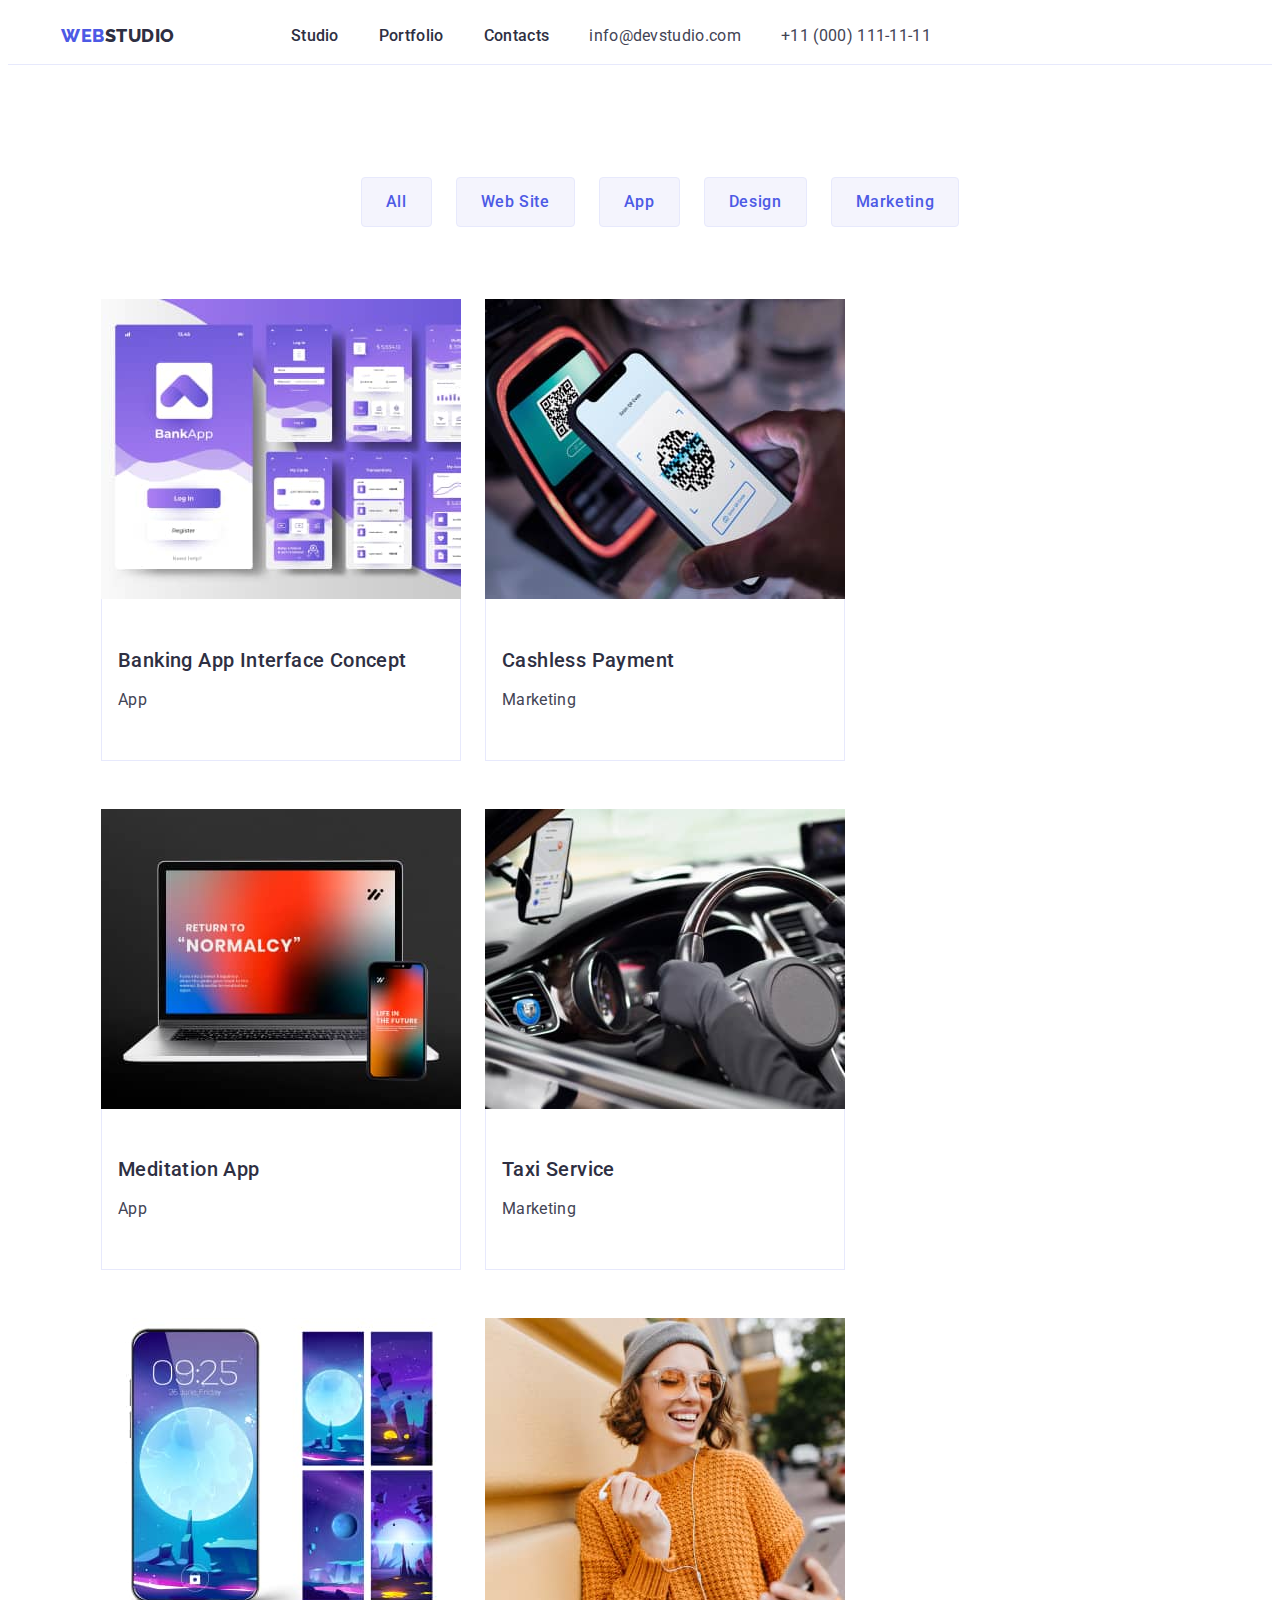
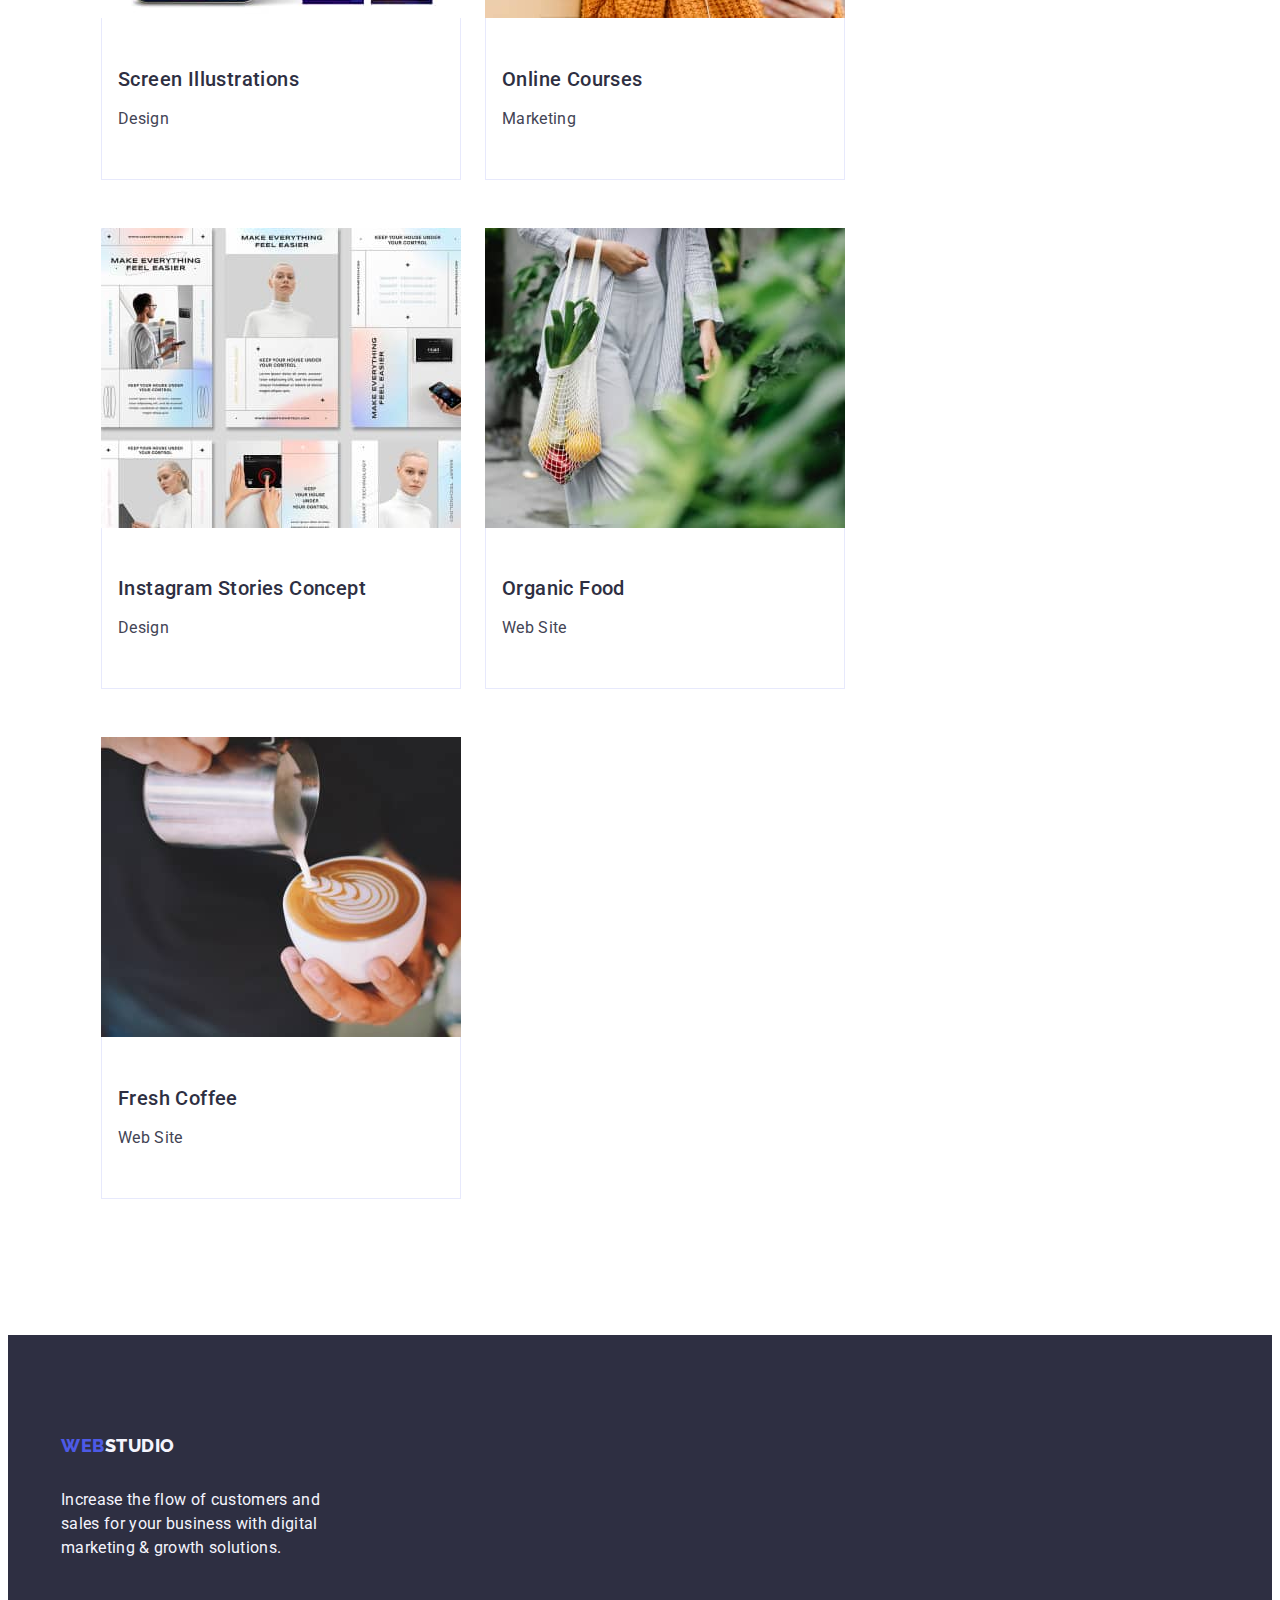
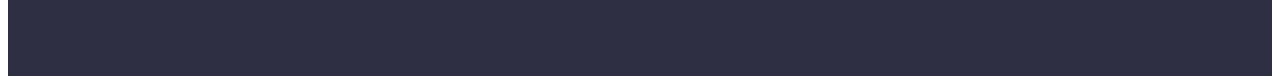
==== commit 710227f3: "Homework 3" ====
--- a/portfolio.html
+++ b/portfolio.html
@@ -4,7 +4,10 @@
     <meta charset="UTF-8" />
     <meta name="viewport" content="width=device-width, initial-scale=1.0" />
     <link rel="stylesheet" href="./css/styles.css" />
-    <link rel="stylesheet" href="modern-normalize.min.css" />
+    <link
+      rel="stylesheet"
+      href="node_modules/modern-normalize/modern-normalize.css"
+    />
     <link rel="preconnect" href="https://fonts.googleapis.com" />
     <link rel="preconnect" href="https://fonts.gstatic.com" crossorigin />
     <link
@@ -61,129 +64,147 @@
           </ul>
           <ul class="portfolio-list list">
             <li class="work-list">
-              <div class="portfolio-photo">
-                <a href="" class="link">
-                  <img
-                    src="./images/bankapp.jpg"
-                    alt="Banking App Interface Concept"
-                    width="360"
-                  />
+              <a
+                href="https://play.google.com/store/apps/details?id=com.ftband.mono&hl=en&pli=1"
+                class="link"
+              >
+                <img
+                  src="./images/bankapp.jpg"
+                  alt="Banking App Interface Concept"
+                  width="360"
+                />
+                <div class="portfolio-photo">
                   <h2 class="portfolio-title">Banking App Interface Concept</h2>
-                  <p class="portfolio-paragraph">App</p></a
-                >
-              </div>
-            </li>
-
-            <li class="work-list">
-              <div class="portfolio-photo">
-                <a href="" class="link">
-                  <img
-                    src="./images/cashlesspayment.jpg"
-                    alt="Cashless Payment"
-                    width="360"
-                  />
+                  <p class="portfolio-paragraph">App</p>
+                </div>
+              </a>
+            </li>
+
+            <li class="work-list">
+              <a href="https://monei.com/blog/cashless-payments/" class="link">
+                <img
+                  src="./images/cashlesspayment.jpg"
+                  alt="Cashless Payment"
+                  width="360"
+                />
+                <div class="portfolio-photo">
                   <h2 class="portfolio-title">Cashless Payment</h2>
-                  <p class="portfolio-paragraph">Marketing</p></a
-                >
-              </div>
-            </li>
-
-            <li class="work-list">
-              <div class="portfolio-photo">
-                <a href="" class="link">
-                  <img
-                    src="./images/meditationapp.jpg"
-                    alt="Meditation App"
-                    width="360"
-                  />
+                  <p class="portfolio-paragraph">Marketing</p>
+                </div>
+              </a>
+            </li>
+
+            <li class="work-list">
+              <a
+                href="https://apps.apple.com/us/app/headspace-mindful-meditation/id493145008"
+                class="link"
+              >
+                <img
+                  src="./images/meditationapp.jpg"
+                  alt="Meditation App"
+                  width="360"
+                />
+                <div class="portfolio-photo">
                   <h2 class="portfolio-title">Meditation App</h2>
-                  <p class="portfolio-paragraph">App</p></a
-                >
-              </div>
-            </li>
-
-            <li class="work-list">
-              <div class="portfolio-photo">
-                <a href="" class="link">
-                  <img
-                    src="./images/taxidriver.jpg"
-                    alt="Taxi Service"
-                    width="360"
-                  />
+                  <p class="portfolio-paragraph">App</p>
+                </div>
+              </a>
+            </li>
+
+            <li class="work-list">
+              <a href="https://taxiservice.com.ua/ua" class="link">
+                <img
+                  src="./images/taxidriver.jpg"
+                  alt="Taxi Service"
+                  width="360"
+                />
+                <div class="portfolio-photo">
                   <h2 class="portfolio-title">Taxi Service</h2>
-                  <p class="portfolio-paragraph">Marketing</p></a
-                >
-              </div>
-            </li>
-
-            <li class="work-list">
-              <div class="portfolio-photo">
-                <a href="" class="link">
-                  <img
-                    src="./images/screenillustration.jpg"
-                    alt="Screen Illustrations"
-                    width="360"
-                  />
+                  <p class="portfolio-paragraph">Marketing</p>
+                </div>
+              </a>
+            </li>
+
+            <li class="work-list">
+              <a
+                href="https://www.freepik.com/free-photos-vectors/screen-illustration"
+                class="link"
+              >
+                <img
+                  src="./images/screenillustration.jpg"
+                  alt="Screen Illustrations"
+                  width="360"
+                />
+                <div class="portfolio-photo">
                   <h2 class="portfolio-title">Screen Illustrations</h2>
-                  <p class="portfolio-paragraph">Design</p></a
-                >
-              </div>
-            </li>
-
-            <li class="work-list">
-              <div class="portfolio-photo">
-                <a href="" class="link">
-                  <img
-                    src="./images/onlinecourses.jpg"
-                    alt="Online Courses"
-                    width="360"
-                  />
+                  <p class="portfolio-paragraph">Design</p>
+                </div>
+              </a>
+            </li>
+
+            <li class="work-list">
+              <a
+                href="https://grow.stanford.edu/browse/?ab=browse&campaignid=71700000088960020&adgroupid=58700007507110563&adgroup=GSB-NT+-+Online+-+All&kwid=43700067571895696&utm_medium=cpc&utm_source=GOOGLE&utm_term=online+program&matchtype=p&extensionid=&targetid=kwd-88589358&utm_campaign=GSB-NT+-+Online+(INTL)&utm_content=562110090444&loc_physical_ms=9061018&loc_interest_ms=&network=g&adposition=&device=c&feeditemid=&gad=1&gclid=Cj0KCQjwy9-kBhCHARIsAHpBjHjYBtD2cQjEmWA3zFz9mqamRX8m_f2W0vROX5NLUJCbGLAxHpHoz1EaAoMZEALw_wcB&gclsrc=aw.ds"
+                class="link"
+              >
+                <img
+                  src="./images/onlinecourses.jpg"
+                  alt="Online Courses"
+                  width="360"
+                />
+                <div class="portfolio-photo">
                   <h2 class="portfolio-title">Online Courses</h2>
-                  <p class="portfolio-paragraph">Marketing</p></a
-                >
-              </div>
-            </li>
-
-            <li class="work-list">
-              <div class="portfolio-photo">
-                <a href="" class="link">
-                  <img
-                    src="./images/inststories.jpg"
-                    alt="Instagram Stories Concept"
-                    width="360"
-                  />
+                  <p class="portfolio-paragraph">Marketing</p>
+                </div>
+              </a>
+            </li>
+
+            <li class="work-list">
+              <a
+                href="https://influencermarketinghub.com/instagram-story-ideas/"
+                class="link"
+              >
+                <img
+                  src="./images/inststories.jpg"
+                  alt="Instagram Stories Concept"
+                  width="360"
+                />
+                <div class="portfolio-photo">
                   <h2 class="portfolio-title">Instagram Stories Concept</h2>
-                  <p class="portfolio-paragraph">Design</p></a
-                >
-              </div>
-            </li>
-
-            <li class="work-list">
-              <div class="portfolio-photo">
-                <a href="" class="link">
-                  <img
-                    src="./images/organicfood.jpg"
-                    alt="Organic Food"
-                    width="360"
-                  />
+                  <p class="portfolio-paragraph">Design</p>
+                </div>
+              </a>
+            </li>
+
+            <li class="work-list">
+              <a href="https://organicinfo.ua/en/" class="link">
+                <img
+                  src="./images/organicfood.jpg"
+                  alt="Organic Food"
+                  width="360"
+                />
+                <div class="portfolio-photo">
                   <h2 class="portfolio-title">Organic Food</h2>
-                  <p class="portfolio-paragraph">Web Site</p></a
-                >
-              </div>
-            </li>
-
-            <li class="work-list">
-              <div class="portfolio-photo">
-                <a href="" class="link">
-                  <img
-                    src="./images/freshcoffee.jpg"
-                    alt="Fresh Coffee"
-                    width="360"
-                  />
+                  <p class="portfolio-paragraph">Web Site</p>
+                </div>
+              </a>
+            </li>
+
+            <li class="work-list">
+              <a
+                href="https://www.instagram.com/freshcoffeeroastery/"
+                class="link"
+              >
+                <img
+                  src="./images/freshcoffee.jpg"
+                  alt="Fresh Coffee"
+                  width="360"
+                />
+                <div class="portfolio-photo">
                   <h2 class="portfolio-title">Fresh Coffee</h2>
-                  <p class="portfolio-paragraph">Web Site</p></a
-                >
-              </div>
+                  <p class="portfolio-paragraph">Web Site</p>
+                </div>
+              </a>
             </li>
           </ul>
         </div>
--- a/css/styles.css
+++ b/css/styles.css
@@ -145,7 +145,7 @@
 }
 .team-section {
   background-color: var(--primary-cloud-color);
-  padding: 120px;
+  padding: 120px 0;
 }
 
 .name-list {
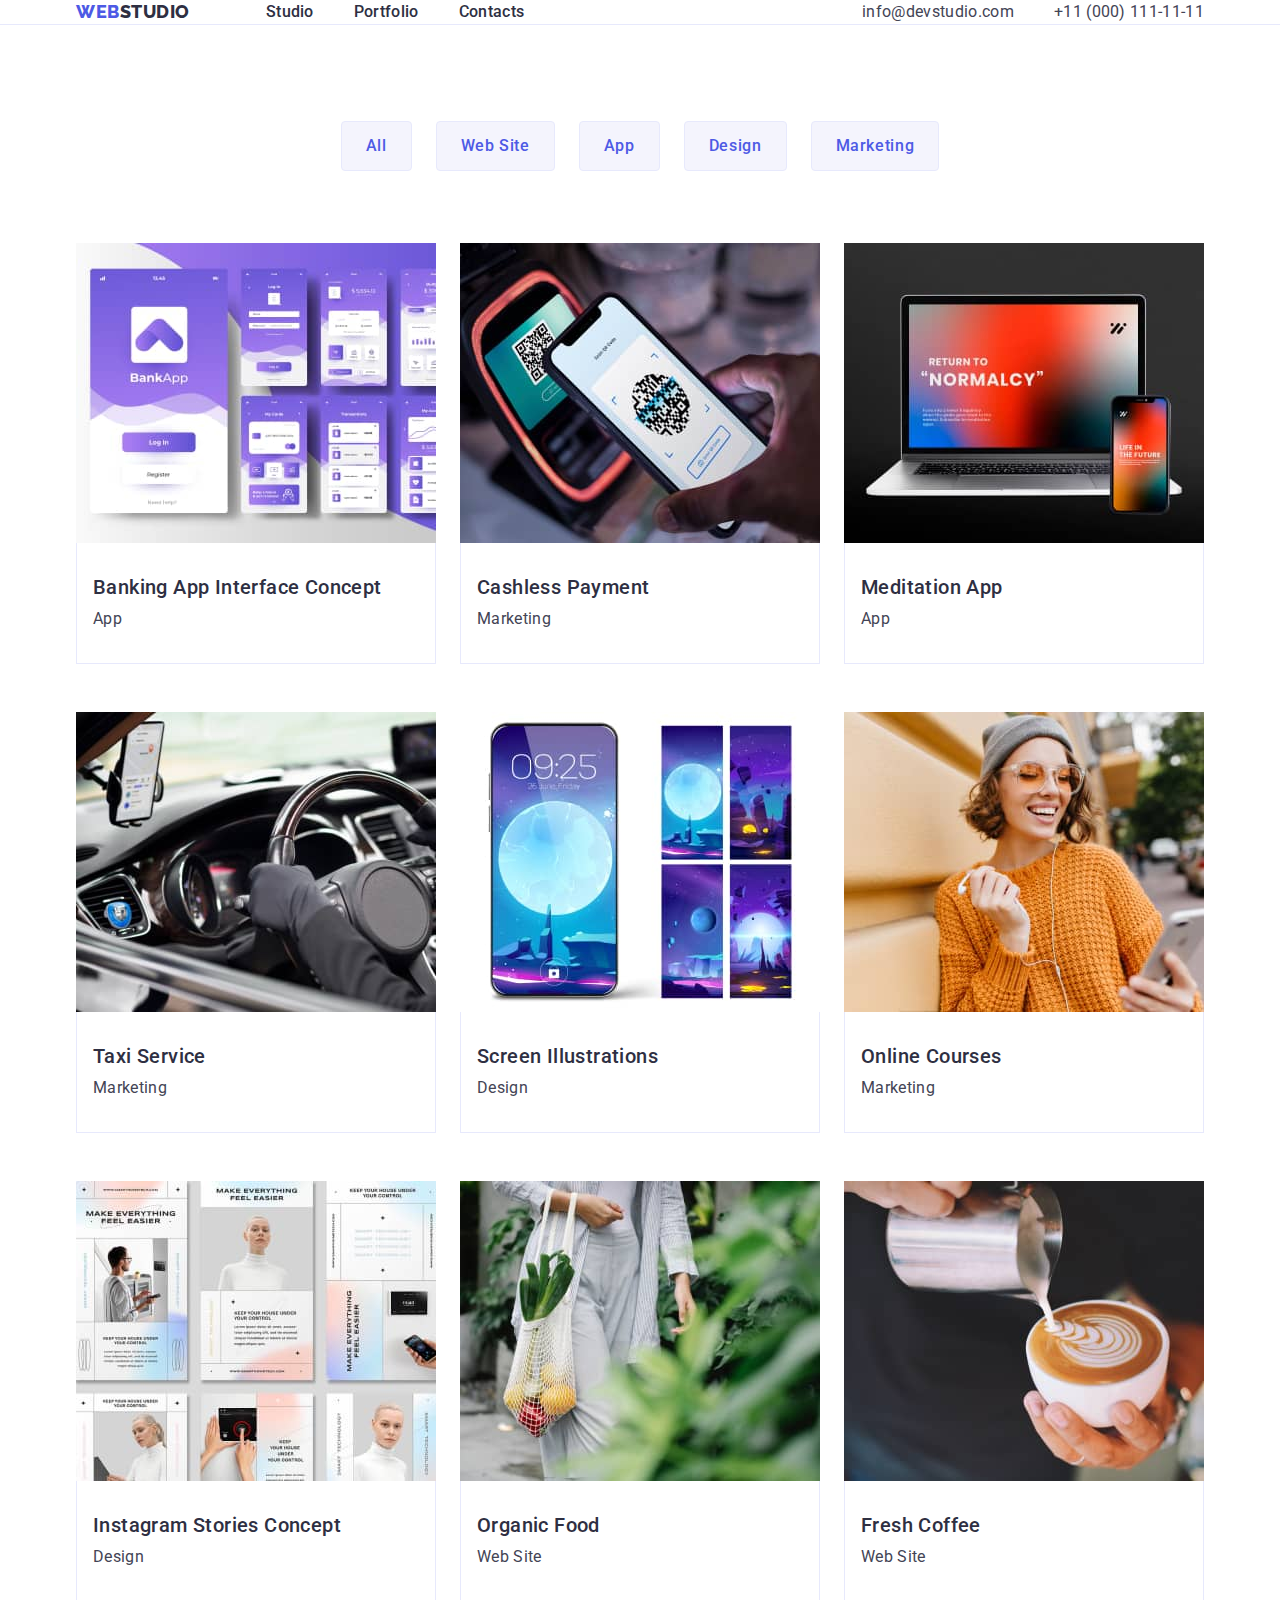
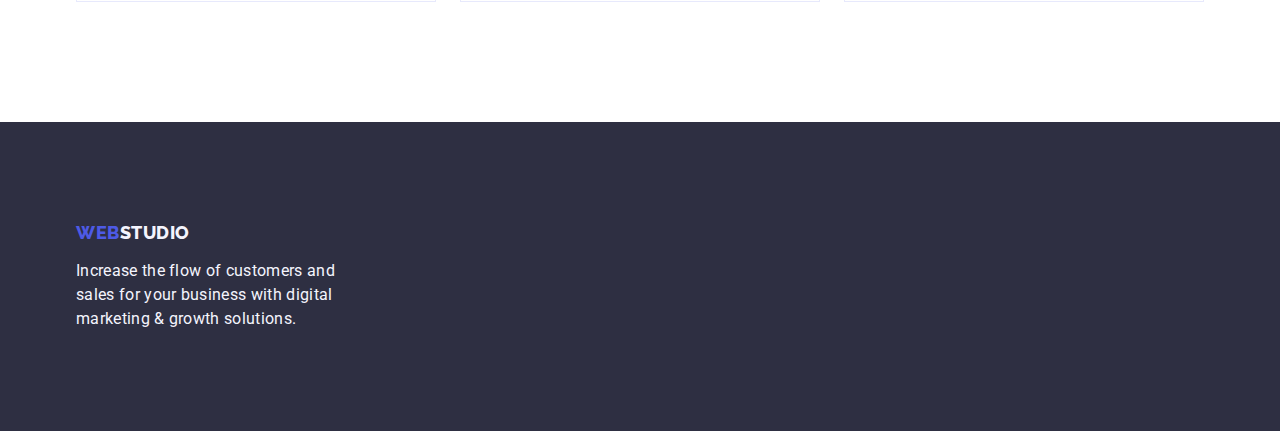
==== commit f507c202: "Homework 3" ====
--- a/portfolio.html
+++ b/portfolio.html
@@ -3,17 +3,18 @@
   <head>
     <meta charset="UTF-8" />
     <meta name="viewport" content="width=device-width, initial-scale=1.0" />
-    <link rel="stylesheet" href="./css/styles.css" />
     <link
       rel="stylesheet"
-      href="node_modules/modern-normalize/modern-normalize.css"
+      href="https://cdnjs.cloudflare.com/ajax/libs/modern-normalize/2.0.0/modern-normalize.min.css"
     />
+
     <link rel="preconnect" href="https://fonts.googleapis.com" />
     <link rel="preconnect" href="https://fonts.gstatic.com" crossorigin />
     <link
       href="https://fonts.googleapis.com/css2?family=Raleway:wght@800&family=Roboto:wght@400;500;700&display=swap"
       rel="stylesheet"
     />
+    <link rel="stylesheet" href="./css/styles.css" />
     <title>WebStudio</title>
   </head>
   <body>
@@ -48,7 +49,7 @@
     <main>
       <section class="portfolio-main">
         <div class="container">
-          <h1 hidden>Portfolio Page</h1>
+          <h1 class="visually-hidden">Portfolio Page</h1>
           <ul class="portfolio-list-butt list">
             <li><button type="button" class="portfolio-butt">All</button></li>
             <li>
--- a/css/styles.css
+++ b/css/styles.css
@@ -13,8 +13,31 @@
   color: var(--primary-slate-color);
   background-color: var(--primary-white-color);
 }
+h1,
+h2,
+h3,
+h4,
+h5,
+h6,
+ul,
+p {
+  margin: 0;
+}
+ul {
+  padding: 0;
+}
 .top-head {
   border-bottom: 1px solid #e7e9fc;
+}
+.visually-hidden {
+  position: absolute;
+  width: 1px;
+  height: 1px;
+  margin: -1px;
+  padding: 0;
+  overflow: hidden;
+  clip: rect(0, 0, 0, 0);
+  border: 0;
 }
 .header-container {
   display: flex;
@@ -51,10 +74,14 @@
 }
 .address {
   font-style: normal;
+  margin-left: auto;
 }
 img {
   display: block;
-}
+  max-width: 100%;
+  height: auto;
+}
+
 .list {
   list-style: none;
 }
@@ -96,6 +123,8 @@
   max-width: 496px;
 }
 .title {
+  margin-left: auto;
+  margin-right: auto;
   font-size: 56px;
   line-height: 1.07;
   text-align: center;
@@ -116,6 +145,8 @@
   height: 56px;
   border: none;
   border-radius: 4px;
+  margin-left: auto;
+  margin-right: auto;
 }
 .button:hover,
 .button:focus {
@@ -230,16 +261,16 @@
   gap: 24px;
 }
 .li-about {
-  width: calc((100%-72px) / 4);
+  width: calc((100% - 72px) / 4);
 }
 .main-doing {
   padding-bottom: 120px;
 }
 .li-photo {
-  width: calc((100%-48px) / 3);
+  width: calc((100% - 48px) / 3);
 }
 .li-people {
-  width: calc((100%-72px) / 4);
+  width: calc((100% - 72px) / 4);
   border-radius: 0px 0px 4px 4px;
 }
 .personal-name {
@@ -254,15 +285,17 @@
   justify-content: center;
   gap: 24px;
   margin-bottom: 72px;
+  margin-top: 0;
 }
 .portfolio-list {
   display: flex;
   flex-wrap: wrap;
   column-gap: 24px;
   row-gap: 48px;
+  margin-top: 0;
 }
 .work-list {
-  width: calc((100%-48px) / 3);
+  width: calc((100% - 48px) / 3);
 }
 .portfolio-photo {
   padding: 32px 16px;
